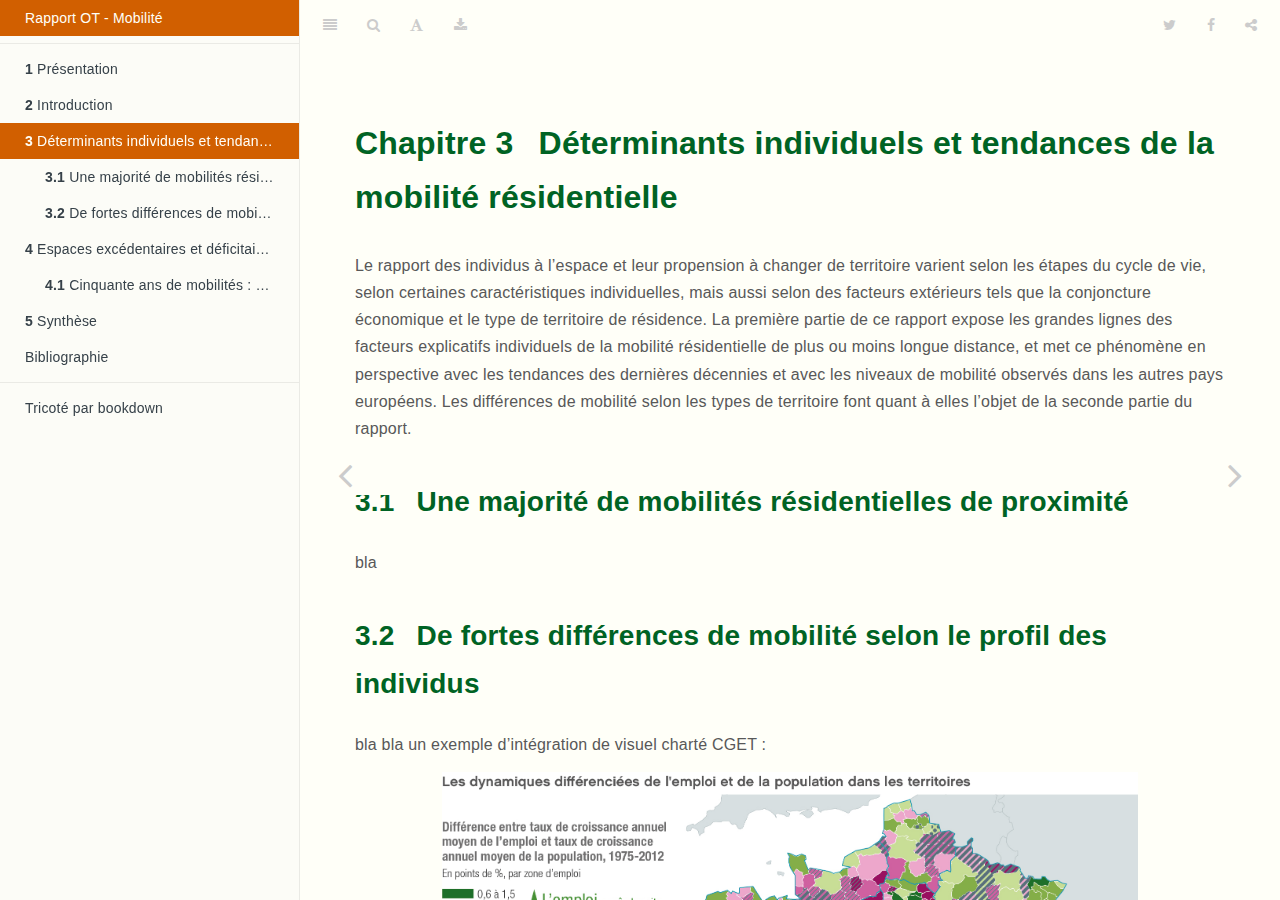
==== docs/determinants-individuels-et-tendances-de-la-mobilite-residentielle.html @ 58e5efaf "version 0" ====
<!DOCTYPE html>
<html >

<head>

  <meta charset="UTF-8">
  <meta http-equiv="X-UA-Compatible" content="IE=edge">
  <title>Rapport de l’OT sur les mobilités résidentielles</title>
  <meta name="description" content="This is a minimal example of using the bookdown package to write a book. The output format for this example is bookdown::gitbook.">
  <meta name="generator" content="bookdown 0.7 and GitBook 2.6.7">

  <meta property="og:title" content="Rapport de l’OT sur les mobilités résidentielles" />
  <meta property="og:type" content="book" />
  
  
  <meta property="og:description" content="This is a minimal example of using the bookdown package to write a book. The output format for this example is bookdown::gitbook." />
  

  <meta name="twitter:card" content="summary" />
  <meta name="twitter:title" content="Rapport de l’OT sur les mobilités résidentielles" />
  
  <meta name="twitter:description" content="This is a minimal example of using the bookdown package to write a book. The output format for this example is bookdown::gitbook." />
  

<meta name="author" content="Par l’Observatoire des Territoires">


<meta name="date" content="2018-08-02">

  <meta name="viewport" content="width=device-width, initial-scale=1">
  <meta name="apple-mobile-web-app-capable" content="yes">
  <meta name="apple-mobile-web-app-status-bar-style" content="black">
  
  
<link rel="prev" href="intro.html">
<link rel="next" href="espaces-excedentaires-et-deficitaires.html">
<script src="libs/jquery-2.2.3/jquery.min.js"></script>
<link href="libs/gitbook-2.6.7/css/style.css" rel="stylesheet" />
<link href="libs/gitbook-2.6.7/css/plugin-bookdown.css" rel="stylesheet" />
<link href="libs/gitbook-2.6.7/css/plugin-highlight.css" rel="stylesheet" />
<link href="libs/gitbook-2.6.7/css/plugin-search.css" rel="stylesheet" />
<link href="libs/gitbook-2.6.7/css/plugin-fontsettings.css" rel="stylesheet" />







<script src="libs/htmlwidgets-1.2/htmlwidgets.js"></script>
<script src="libs/d3-4.3.0/d3.min.js"></script>
<script src="libs/d3-lasso-0.0.5/d3-lasso.min.js"></script>
<link href="libs/ggiraph-0.3.0/styles.css" rel="stylesheet" />
<script src="libs/ggiraph-0.3.0/ggiraph_utils.js"></script>
<script src="libs/ggiraph-0.3.0/ggiraph_over_effect.js"></script>
<script src="libs/ggiraph-0.3.0/ggiraph_zoom.js"></script>
<script src="libs/ggiraph-0.3.0/ggiraph_tooltip.js"></script>
<script src="libs/ggiraph-0.3.0/ggiraph_selector.js"></script>
<script src="libs/ggiraph-binding-0.4.4/ggiraph.js"></script>
<script src="libs/svg_1-0.0.1/scripts_svg_1.js"></script>



<link rel="stylesheet" href="style.css" type="text/css" />
</head>

<body>



  <div class="book without-animation with-summary font-size-2 font-family-1" data-basepath=".">

    <div class="book-summary">
      <nav role="navigation">

<ul class="summary">
<li><a href="./">Rapport OT - Mobilité</a></li>

<li class="divider"></li>
<li class="chapter" data-level="1" data-path="index.html"><a href="index.html"><i class="fa fa-check"></i><b>1</b> Présentation</a></li>
<li class="chapter" data-level="2" data-path="intro.html"><a href="intro.html"><i class="fa fa-check"></i><b>2</b> Introduction</a></li>
<li class="chapter" data-level="3" data-path="determinants-individuels-et-tendances-de-la-mobilite-residentielle.html"><a href="determinants-individuels-et-tendances-de-la-mobilite-residentielle.html"><i class="fa fa-check"></i><b>3</b> Déterminants individuels et tendances de la mobilité résidentielle</a><ul>
<li class="chapter" data-level="3.1" data-path="determinants-individuels-et-tendances-de-la-mobilite-residentielle.html"><a href="determinants-individuels-et-tendances-de-la-mobilite-residentielle.html#une-majorite-de-mobilites-residentielles-de-proximite"><i class="fa fa-check"></i><b>3.1</b> Une majorité de mobilités résidentielles de proximité</a></li>
<li class="chapter" data-level="3.2" data-path="determinants-individuels-et-tendances-de-la-mobilite-residentielle.html"><a href="determinants-individuels-et-tendances-de-la-mobilite-residentielle.html#de-fortes-differences-de-mobilite-selon-le-profil-des-individus"><i class="fa fa-check"></i><b>3.2</b> De fortes différences de mobilité selon le profil des individus</a></li>
</ul></li>
<li class="chapter" data-level="4" data-path="espaces-excedentaires-et-deficitaires.html"><a href="espaces-excedentaires-et-deficitaires.html"><i class="fa fa-check"></i><b>4</b> Espaces excédentaires et déficitaires</a><ul>
<li class="chapter" data-level="4.1" data-path="espaces-excedentaires-et-deficitaires.html"><a href="espaces-excedentaires-et-deficitaires.html#cinquante-ans-de-mobilites-une-geographie-de-lattractivite-reconfiguree"><i class="fa fa-check"></i><b>4.1</b> Cinquante ans de mobilités : une géographie de l’attractivité reconfigurée</a><ul>
<li class="chapter" data-level="4.1.1" data-path="espaces-excedentaires-et-deficitaires.html"><a href="espaces-excedentaires-et-deficitaires.html#periurbanisation-et-littoralisation-quand-les-mobilites-residentielles-construisent-le-contraste-nord-est-sud-ouest"><i class="fa fa-check"></i><b>4.1.1</b> Périurbanisation et littoralisation : quand les mobilités résidentielles construisent le contraste Nord-Est / Sud-Ouest</a></li>
</ul></li>
</ul></li>
<li class="chapter" data-level="5" data-path="synthese.html"><a href="synthese.html"><i class="fa fa-check"></i><b>5</b> Synthèse</a></li>
<li class="chapter" data-level="" data-path="bibliographie.html"><a href="bibliographie.html"><i class="fa fa-check"></i>Bibliographie</a></li>
<li class="divider"></li>
<li><a href="https://bookdown.org/home/" target="blank">Tricoté par bookdown</a></li>

</ul>

      </nav>
    </div>

    <div class="book-body">
      <div class="body-inner">
        <div class="book-header" role="navigation">
          <h1>
            <i class="fa fa-circle-o-notch fa-spin"></i><a href="./">Rapport de l’OT sur les mobilités résidentielles</a>
          </h1>
        </div>

        <div class="page-wrapper" tabindex="-1" role="main">
          <div class="page-inner">

            <section class="normal" id="section-">
<div id="determinants-individuels-et-tendances-de-la-mobilite-residentielle" class="section level1">
<h1><span class="header-section-number">Chapitre 3</span> Déterminants individuels et tendances de la mobilité résidentielle</h1>
<p>Le rapport des individus à l’espace et leur propension à changer de territoire varient selon les étapes du cycle de vie, selon certaines caractéristiques individuelles, mais aussi selon des facteurs extérieurs tels que la conjoncture économique et le type de territoire de résidence. La première partie de ce rapport expose les grandes lignes des facteurs explicatifs individuels de la mobilité résidentielle de plus ou moins longue distance, et met ce phénomène en perspective avec les tendances des dernières décennies et avec les niveaux de mobilité observés dans les autres pays européens. Les différences de mobilité selon les types de territoire font quant à elles l’objet de la seconde partie du rapport.</p>
<div id="une-majorite-de-mobilites-residentielles-de-proximite" class="section level2">
<h2><span class="header-section-number">3.1</span> Une majorité de mobilités résidentielles de proximité</h2>
<p>bla</p>
</div>
<div id="de-fortes-differences-de-mobilite-selon-le-profil-des-individus" class="section level2">
<h2><span class="header-section-number">3.2</span> De fortes différences de mobilité selon le profil des individus</h2>
<p>bla bla un exemple d’intégration de visuel charté CGET :</p>
<div class="figure">
<img src="img/1A_Carte5_Diff_Tx_croissance_emploi_pop-01.jpg" style="width:80.0%" />

</div>
<p>ou de gif joué depuis R</p>
<p><img src="img/TCAMPOPSM_histo_v1.gif" width="700px" /></p>
<p>Des citations à retrouver dans la biblio <strong>bookdown</strong> package <span class="citation">[@R-bookdown]</span> in this sample book, which was built on top of R Markdown and <strong>knitr</strong> <span class="citation">[@xie2015]</span>.</p>

</div>
</div>
            </section>

          </div>
        </div>
      </div>
<a href="intro.html" class="navigation navigation-prev " aria-label="Previous page"><i class="fa fa-angle-left"></i></a>
<a href="espaces-excedentaires-et-deficitaires.html" class="navigation navigation-next " aria-label="Next page"><i class="fa fa-angle-right"></i></a>
    </div>
  </div>
<script src="libs/gitbook-2.6.7/js/app.min.js"></script>
<script src="libs/gitbook-2.6.7/js/lunr.js"></script>
<script src="libs/gitbook-2.6.7/js/plugin-search.js"></script>
<script src="libs/gitbook-2.6.7/js/plugin-sharing.js"></script>
<script src="libs/gitbook-2.6.7/js/plugin-fontsettings.js"></script>
<script src="libs/gitbook-2.6.7/js/plugin-bookdown.js"></script>
<script src="libs/gitbook-2.6.7/js/jquery.highlight.js"></script>
<script>
gitbook.require(["gitbook"], function(gitbook) {
gitbook.start({
"sharing": {
"github": false,
"facebook": true,
"twitter": true,
"google": false,
"linkedin": false,
"weibo": false,
"instapper": false,
"vk": false,
"all": ["facebook", "google", "twitter", "linkedin", "weibo", "instapaper"]
},
"fontsettings": {
"theme": "white",
"family": "sans",
"size": 2
},
"edit": {
"link": null,
"text": null
},
"download": ["rapport_OT_mobilites.pdf", "rapport_OT_mobilites.epub"],
"toc": {
"collapse": "subsection"
}
});
});
</script>

</body>

</html>
---- docs/libs/gitbook-2.6.7/css/style.css ----
/*! normalize.css v2.1.0 | MIT License | git.io/normalize */img,legend{border:0}*,.fa{-webkit-font-smoothing:antialiased}.fa-ul>li,sub,sup{position:relative}.book .book-body .page-wrapper .page-inner section.normal hr:after,.book-langs-index .inner .languages:after,.buttons:after,.dropdown-menu .buttons:after{clear:both}body,html{-ms-text-size-adjust:100%;-webkit-text-size-adjust:100%}article,aside,details,figcaption,figure,footer,header,hgroup,main,nav,section,summary{display:block}audio,canvas,video{display:inline-block}.hidden,[hidden]{display:none}audio:not([controls]){display:none;height:0}html{font-family:sans-serif}body,figure{margin:0}a:focus{outline:dotted thin}a:active,a:hover{outline:0}h1{font-size:2em;margin:.67em 0}abbr[title]{border-bottom:1px dotted}b,strong{font-weight:700}dfn{font-style:italic}hr{-moz-box-sizing:content-box;box-sizing:content-box;height:0}mark{background:#ff0;color:#000}code,kbd,pre,samp{font-family:monospace,serif;font-size:1em}pre{white-space:pre-wrap}q{quotes:"\201C" "\201D" "\2018" "\2019"}small{font-size:80%}sub,sup{font-size:75%;line-height:0;vertical-align:baseline}sup{top:-.5em}sub{bottom:-.25em}svg:not(:root){overflow:hidden}fieldset{border:1px solid silver;margin:0 2px;padding:.35em .625em .75em}legend{padding:0}button,input,select,textarea{font-family:inherit;font-size:100%;margin:0}button,input{line-height:normal}button,select{text-transform:none}button,html input[type=button],input[type=reset],input[type=submit]{-webkit-appearance:button;cursor:pointer}button[disabled],html input[disabled]{cursor:default}input[type=checkbox],input[type=radio]{box-sizing:border-box;padding:0}input[type=search]{-webkit-appearance:textfield;-moz-box-sizing:content-box;-webkit-box-sizing:content-box;box-sizing:content-box}input[type=search]::-webkit-search-cancel-button{margin-right:10px;}button::-moz-focus-inner,input::-moz-focus-inner{border:0;padding:0}textarea{overflow:auto;vertical-align:top}table{border-collapse:collapse;border-spacing:0}/*!
 * Preboot v2
 *
 * Open sourced under MIT license by @mdo.
 * Some variables and mixins from Bootstrap (Apache 2 license).
 */.link-inherit,.link-inherit:focus,.link-inherit:hover{color:inherit}.fa,.fa-stack{display:inline-block}/*!
 *  Font Awesome 4.1.0 by @davegandy - http://fontawesome.io - @fontawesome
 *  License - http://fontawesome.io/license (Font: SIL OFL 1.1, CSS: MIT License)
 */@font-face{font-family:FontAwesome;src:url(./fontawesome/fontawesome-webfont.ttf?v=4.1.0) format('truetype');font-weight:400;font-style:normal}.fa{font-family:FontAwesome;font-style:normal;font-weight:400;line-height:1;-moz-osx-font-smoothing:grayscale}.book .book-header,.book .book-summary{font-family:"Helvetica Neue",Helvetica,Arial,sans-serif}.fa-lg{font-size:1.33333333em;line-height:.75em;vertical-align:-15%}.fa-2x{font-size:2em}.fa-3x{font-size:3em}.fa-4x{font-size:4em}.fa-5x{font-size:5em}.fa-fw{width:1.28571429em;text-align:center}.fa-ul{padding-left:0;margin-left:2.14285714em;list-style-type:none}.fa-li{position:absolute;left:-2.14285714em;width:2.14285714em;top:.14285714em;text-align:center}.fa-li.fa-lg{left:-1.85714286em}.fa-border{padding:.2em .25em .15em;border:.08em solid #eee;border-radius:.1em}.pull-right{float:right}.pull-left{float:left}.fa.pull-left{margin-right:.3em}.fa.pull-right{margin-left:.3em}.fa-spin{-webkit-animation:spin 2s infinite linear;-moz-animation:spin 2s infinite linear;-o-animation:spin 2s infinite linear;animation:spin 2s infinite linear}@-moz-keyframes spin{0%{-moz-transform:rotate(0)}100%{-moz-transform:rotate(359deg)}}@-webkit-keyframes spin{0%{-webkit-transform:rotate(0)}100%{-webkit-transform:rotate(359deg)}}@-o-keyframes spin{0%{-o-transform:rotate(0)}100%{-o-transform:rotate(359deg)}}@keyframes spin{0%{-webkit-transform:rotate(0);transform:rotate(0)}100%{-webkit-transform:rotate(359deg);transform:rotate(359deg)}}.fa-rotate-90{filter:progid:DXImageTransform.Microsoft.BasicImage(rotation=1);-webkit-transform:rotate(90deg);-moz-transform:rotate(90deg);-ms-transform:rotate(90deg);-o-transform:rotate(90deg);transform:rotate(90deg)}.fa-rotate-180{filter:progid:DXImageTransform.Microsoft.BasicImage(rotation=2);-webkit-transform:rotate(180deg);-moz-transform:rotate(180deg);-ms-transform:rotate(180deg);-o-transform:rotate(180deg);transform:rotate(180deg)}.fa-rotate-270{filter:progid:DXImageTransform.Microsoft.BasicImage(rotation=3);-webkit-transform:rotate(270deg);-moz-transform:rotate(270deg);-ms-transform:rotate(270deg);-o-transform:rotate(270deg);transform:rotate(270deg)}.fa-flip-horizontal{filter:progid:DXImageTransform.Microsoft.BasicImage(rotation=0, mirror=1);-webkit-transform:scale(-1,1);-moz-transform:scale(-1,1);-ms-transform:scale(-1,1);-o-transform:scale(-1,1);transform:scale(-1,1)}.fa-flip-vertical{filter:progid:DXImageTransform.Microsoft.BasicImage(rotation=2, mirror=1);-webkit-transform:scale(1,-1);-moz-transform:scale(1,-1);-ms-transform:scale(1,-1);-o-transform:scale(1,-1);transform:scale(1,-1)}.fa-stack{position:relative;width:2em;height:2em;line-height:2em;vertical-align:middle}.fa-stack-1x,.fa-stack-2x{position:absolute;left:0;width:100%;text-align:center}.fa-stack-1x{line-height:inherit}.fa-stack-2x{font-size:2em}.fa-inverse{color:#fff}.fa-glass:before{content:"\f000"}.fa-music:before{content:"\f001"}.fa-search:before{content:"\f002"}.fa-envelope-o:before{content:"\f003"}.fa-heart:before{content:"\f004"}.fa-star:before{content:"\f005"}.fa-star-o:before{content:"\f006"}.fa-user:before{content:"\f007"}.fa-film:before{content:"\f008"}.fa-th-large:before{content:"\f009"}.fa-th:before{content:"\f00a"}.fa-th-list:before{content:"\f00b"}.fa-check:before{content:"\f00c"}.fa-times:before{content:"\f00d"}.fa-search-plus:before{content:"\f00e"}.fa-search-minus:before{content:"\f010"}.fa-power-off:before{content:"\f011"}.fa-signal:before{content:"\f012"}.fa-cog:before,.fa-gear:before{content:"\f013"}.fa-trash-o:before{content:"\f014"}.fa-home:before{content:"\f015"}.fa-file-o:before{content:"\f016"}.fa-clock-o:before{content:"\f017"}.fa-road:before{content:"\f018"}.fa-download:before{content:"\f019"}.fa-arrow-circle-o-down:before{content:"\f01a"}.fa-arrow-circle-o-up:before{content:"\f01b"}.fa-inbox:before{content:"\f01c"}.fa-play-circle-o:before{content:"\f01d"}.fa-repeat:before,.fa-rotate-right:before{content:"\f01e"}.fa-refresh:before{content:"\f021"}.fa-list-alt:before{content:"\f022"}.fa-lock:before{content:"\f023"}.fa-flag:before{content:"\f024"}.fa-headphones:before{content:"\f025"}.fa-volume-off:before{content:"\f026"}.fa-volume-down:before{content:"\f027"}.fa-volume-up:before{content:"\f028"}.fa-qrcode:before{content:"\f029"}.fa-barcode:before{content:"\f02a"}.fa-tag:before{content:"\f02b"}.fa-tags:before{content:"\f02c"}.fa-book:before{content:"\f02d"}.fa-bookmark:before{content:"\f02e"}.fa-print:before{content:"\f02f"}.fa-camera:before{content:"\f030"}.fa-font:before{content:"\f031"}.fa-bold:before{content:"\f032"}.fa-italic:before{content:"\f033"}.fa-text-height:before{content:"\f034"}.fa-text-width:before{content:"\f035"}.fa-align-left:before{content:"\f036"}.fa-align-center:before{content:"\f037"}.fa-align-right:before{content:"\f038"}.fa-align-justify:before{content:"\f039"}.fa-list:before{content:"\f03a"}.fa-dedent:before,.fa-outdent:before{content:"\f03b"}.fa-indent:before{content:"\f03c"}.fa-video-camera:before{content:"\f03d"}.fa-image:before,.fa-photo:before,.fa-picture-o:before{content:"\f03e"}.fa-pencil:before{content:"\f040"}.fa-map-marker:before{content:"\f041"}.fa-adjust:before{content:"\f042"}.fa-tint:before{content:"\f043"}.fa-edit:before,.fa-pencil-square-o:before{content:"\f044"}.fa-share-square-o:before{content:"\f045"}.fa-check-square-o:before{content:"\f046"}.fa-arrows:before{content:"\f047"}.fa-step-backward:before{content:"\f048"}.fa-fast-backward:before{content:"\f049"}.fa-backward:before{content:"\f04a"}.fa-play:before{content:"\f04b"}.fa-pause:before{content:"\f04c"}.fa-stop:before{content:"\f04d"}.fa-forward:before{content:"\f04e"}.fa-fast-forward:before{content:"\f050"}.fa-step-forward:before{content:"\f051"}.fa-eject:before{content:"\f052"}.fa-chevron-left:before{content:"\f053"}.fa-chevron-right:before{content:"\f054"}.fa-plus-circle:before{content:"\f055"}.fa-minus-circle:before{content:"\f056"}.fa-times-circle:before{content:"\f057"}.fa-check-circle:before{content:"\f058"}.fa-question-circle:before{content:"\f059"}.fa-info-circle:before{content:"\f05a"}.fa-crosshairs:before{content:"\f05b"}.fa-times-circle-o:before{content:"\f05c"}.fa-check-circle-o:before{content:"\f05d"}.fa-ban:before{content:"\f05e"}.fa-arrow-left:before{content:"\f060"}.fa-arrow-right:before{content:"\f061"}.fa-arrow-up:before{content:"\f062"}.fa-arrow-down:before{content:"\f063"}.fa-mail-forward:before,.fa-share:before{content:"\f064"}.fa-expand:before{content:"\f065"}.fa-compress:before{content:"\f066"}.fa-plus:before{content:"\f067"}.fa-minus:before{content:"\f068"}.fa-asterisk:before{content:"\f069"}.fa-exclamation-circle:before{content:"\f06a"}.fa-gift:before{content:"\f06b"}.fa-leaf:before{content:"\f06c"}.fa-fire:before{content:"\f06d"}.fa-eye:before{content:"\f06e"}.fa-eye-slash:before{content:"\f070"}.fa-exclamation-triangle:before,.fa-warning:before{content:"\f071"}.fa-plane:before{content:"\f072"}.fa-calendar:before{content:"\f073"}.fa-random:before{content:"\f074"}.fa-comment:before{content:"\f075"}.fa-magnet:before{content:"\f076"}.fa-chevron-up:before{content:"\f077"}.fa-chevron-down:before{content:"\f078"}.fa-retweet:before{content:"\f079"}.fa-shopping-cart:before{content:"\f07a"}.fa-folder:before{content:"\f07b"}.fa-folder-open:before{content:"\f07c"}.fa-arrows-v:before{content:"\f07d"}.fa-arrows-h:before{content:"\f07e"}.fa-bar-chart-o:before{content:"\f080"}.fa-twitter-square:before{content:"\f081"}.fa-facebook-square:before{content:"\f082"}.fa-camera-retro:before{content:"\f083"}.fa-key:before{content:"\f084"}.fa-cogs:before,.fa-gears:before{content:"\f085"}.fa-comments:before{content:"\f086"}.fa-thumbs-o-up:before{content:"\f087"}.fa-thumbs-o-down:before{content:"\f088"}.fa-star-half:before{content:"\f089"}.fa-heart-o:before{content:"\f08a"}.fa-sign-out:before{content:"\f08b"}.fa-linkedin-square:before{content:"\f08c"}.fa-thumb-tack:before{content:"\f08d"}.fa-external-link:before{content:"\f08e"}.fa-sign-in:before{content:"\f090"}.fa-trophy:before{content:"\f091"}.fa-github-square:before{content:"\f092"}.fa-upload:before{content:"\f093"}.fa-lemon-o:before{content:"\f094"}.fa-phone:before{content:"\f095"}.fa-square-o:before{content:"\f096"}.fa-bookmark-o:before{content:"\f097"}.fa-phone-square:before{content:"\f098"}.fa-twitter:before{content:"\f099"}.fa-facebook:before{content:"\f09a"}.fa-github:before{content:"\f09b"}.fa-unlock:before{content:"\f09c"}.fa-credit-card:before{content:"\f09d"}.fa-rss:before{content:"\f09e"}.fa-hdd-o:before{content:"\f0a0"}.fa-bullhorn:before{content:"\f0a1"}.fa-bell:before{content:"\f0f3"}.fa-certificate:before{content:"\f0a3"}.fa-hand-o-right:before{content:"\f0a4"}.fa-hand-o-left:before{content:"\f0a5"}.fa-hand-o-up:before{content:"\f0a6"}.fa-hand-o-down:before{content:"\f0a7"}.fa-arrow-circle-left:before{content:"\f0a8"}.fa-arrow-circle-right:before{content:"\f0a9"}.fa-arrow-circle-up:before{content:"\f0aa"}.fa-arrow-circle-down:before{content:"\f0ab"}.fa-globe:before{content:"\f0ac"}.fa-wrench:before{content:"\f0ad"}.fa-tasks:before{content:"\f0ae"}.fa-filter:before{content:"\f0b0"}.fa-briefcase:before{content:"\f0b1"}.fa-arrows-alt:before{content:"\f0b2"}.fa-group:before,.fa-users:before{content:"\f0c0"}.fa-chain:before,.fa-link:before{content:"\f0c1"}.fa-cloud:before{content:"\f0c2"}.fa-flask:before{content:"\f0c3"}.fa-cut:before,.fa-scissors:before{content:"\f0c4"}.fa-copy:before,.fa-files-o:before{content:"\f0c5"}.fa-paperclip:before{content:"\f0c6"}.fa-floppy-o:before,.fa-save:before{content:"\f0c7"}.fa-square:before{content:"\f0c8"}.fa-bars:before,.fa-navicon:before,.fa-reorder:before{content:"\f0c9"}.fa-list-ul:before{content:"\f0ca"}.fa-list-ol:before{content:"\f0cb"}.fa-strikethrough:before{content:"\f0cc"}.fa-underline:before{content:"\f0cd"}.fa-table:before{content:"\f0ce"}.fa-magic:before{content:"\f0d0"}.fa-truck:before{content:"\f0d1"}.fa-pinterest:before{content:"\f0d2"}.fa-pinterest-square:before{content:"\f0d3"}.fa-google-plus-square:before{content:"\f0d4"}.fa-google-plus:before{content:"\f0d5"}.fa-money:before{content:"\f0d6"}.fa-caret-down:before{content:"\f0d7"}.fa-caret-up:before{content:"\f0d8"}.fa-caret-left:before{content:"\f0d9"}.fa-caret-right:before{content:"\f0da"}.fa-columns:before{content:"\f0db"}.fa-sort:before,.fa-unsorted:before{content:"\f0dc"}.fa-sort-desc:before,.fa-sort-down:before{content:"\f0dd"}.fa-sort-asc:before,.fa-sort-up:before{content:"\f0de"}.fa-envelope:before{content:"\f0e0"}.fa-linkedin:before{content:"\f0e1"}.fa-rotate-left:before,.fa-undo:before{content:"\f0e2"}.fa-gavel:before,.fa-legal:before{content:"\f0e3"}.fa-dashboard:before,.fa-tachometer:before{content:"\f0e4"}.fa-comment-o:before{content:"\f0e5"}.fa-comments-o:before{content:"\f0e6"}.fa-bolt:before,.fa-flash:before{content:"\f0e7"}.fa-sitemap:before{content:"\f0e8"}.fa-umbrella:before{content:"\f0e9"}.fa-clipboard:before,.fa-paste:before{content:"\f0ea"}.fa-lightbulb-o:before{content:"\f0eb"}.fa-exchange:before{content:"\f0ec"}.fa-cloud-download:before{content:"\f0ed"}.fa-cloud-upload:before{content:"\f0ee"}.fa-user-md:before{content:"\f0f0"}.fa-stethoscope:before{content:"\f0f1"}.fa-suitcase:before{content:"\f0f2"}.fa-bell-o:before{content:"\f0a2"}.fa-coffee:before{content:"\f0f4"}.fa-cutlery:before{content:"\f0f5"}.fa-file-text-o:before{content:"\f0f6"}.fa-building-o:before{content:"\f0f7"}.fa-hospital-o:before{content:"\f0f8"}.fa-ambulance:before{content:"\f0f9"}.fa-medkit:before{content:"\f0fa"}.fa-fighter-jet:before{content:"\f0fb"}.fa-beer:before{content:"\f0fc"}.fa-h-square:before{content:"\f0fd"}.fa-plus-square:before{content:"\f0fe"}.fa-angle-double-left:before{content:"\f100"}.fa-angle-double-right:before{content:"\f101"}.fa-angle-double-up:before{content:"\f102"}.fa-angle-double-down:before{content:"\f103"}.fa-angle-left:before{content:"\f104"}.fa-angle-right:before{content:"\f105"}.fa-angle-up:before{content:"\f106"}.fa-angle-down:before{content:"\f107"}.fa-desktop:before{content:"\f108"}.fa-laptop:before{content:"\f109"}.fa-tablet:before{content:"\f10a"}.fa-mobile-phone:before,.fa-mobile:before{content:"\f10b"}.fa-circle-o:before{content:"\f10c"}.fa-quote-left:before{content:"\f10d"}.fa-quote-right:before{content:"\f10e"}.fa-spinner:before{content:"\f110"}.fa-circle:before{content:"\f111"}.fa-mail-reply:before,.fa-reply:before{content:"\f112"}.fa-github-alt:before{content:"\f113"}.fa-folder-o:before{content:"\f114"}.fa-folder-open-o:before{content:"\f115"}.fa-smile-o:before{content:"\f118"}.fa-frown-o:before{content:"\f119"}.fa-meh-o:before{content:"\f11a"}.fa-gamepad:before{content:"\f11b"}.fa-keyboard-o:before{content:"\f11c"}.fa-flag-o:before{content:"\f11d"}.fa-flag-checkered:before{content:"\f11e"}.fa-terminal:before{content:"\f120"}.fa-code:before{content:"\f121"}.fa-mail-reply-all:before,.fa-reply-all:before{content:"\f122"}.fa-star-half-empty:before,.fa-star-half-full:before,.fa-star-half-o:before{content:"\f123"}.fa-location-arrow:before{content:"\f124"}.fa-crop:before{content:"\f125"}.fa-code-fork:before{content:"\f126"}.fa-chain-broken:before,.fa-unlink:before{content:"\f127"}.fa-question:before{content:"\f128"}.fa-info:before{content:"\f129"}.fa-exclamation:before{content:"\f12a"}.fa-superscript:before{content:"\f12b"}.fa-subscript:before{content:"\f12c"}.fa-eraser:before{content:"\f12d"}.fa-puzzle-piece:before{content:"\f12e"}.fa-microphone:before{content:"\f130"}.fa-microphone-slash:before{content:"\f131"}.fa-shield:before{content:"\f132"}.fa-calendar-o:before{content:"\f133"}.fa-fire-extinguisher:before{content:"\f134"}.fa-rocket:before{content:"\f135"}.fa-maxcdn:before{content:"\f136"}.fa-chevron-circle-left:before{content:"\f137"}.fa-chevron-circle-right:before{content:"\f138"}.fa-chevron-circle-up:before{content:"\f139"}.fa-chevron-circle-down:before{content:"\f13a"}.fa-html5:before{content:"\f13b"}.fa-css3:before{content:"\f13c"}.fa-anchor:before{content:"\f13d"}.fa-unlock-alt:before{content:"\f13e"}.fa-bullseye:before{content:"\f140"}.fa-ellipsis-h:before{content:"\f141"}.fa-ellipsis-v:before{content:"\f142"}.fa-rss-square:before{content:"\f143"}.fa-play-circle:before{content:"\f144"}.fa-ticket:before{content:"\f145"}.fa-minus-square:before{content:"\f146"}.fa-minus-square-o:before{content:"\f147"}.fa-level-up:before{content:"\f148"}.fa-level-down:before{content:"\f149"}.fa-check-square:before{content:"\f14a"}.fa-pencil-square:before{content:"\f14b"}.fa-external-link-square:before{content:"\f14c"}.fa-share-square:before{content:"\f14d"}.fa-compass:before{content:"\f14e"}.fa-caret-square-o-down:before,.fa-toggle-down:before{content:"\f150"}.fa-caret-square-o-up:before,.fa-toggle-up:before{content:"\f151"}.fa-caret-square-o-right:before,.fa-toggle-right:before{content:"\f152"}.fa-eur:before,.fa-euro:before{content:"\f153"}.fa-gbp:before{content:"\f154"}.fa-dollar:before,.fa-usd:before{content:"\f155"}.fa-inr:before,.fa-rupee:before{content:"\f156"}.fa-cny:before,.fa-jpy:before,.fa-rmb:before,.fa-yen:before{content:"\f157"}.fa-rouble:before,.fa-rub:before,.fa-ruble:before{content:"\f158"}.fa-krw:before,.fa-won:before{content:"\f159"}.fa-bitcoin:before,.fa-btc:before{content:"\f15a"}.fa-file:before{content:"\f15b"}.fa-file-text:before{content:"\f15c"}.fa-sort-alpha-asc:before{content:"\f15d"}.fa-sort-alpha-desc:before{content:"\f15e"}.fa-sort-amount-asc:before{content:"\f160"}.fa-sort-amount-desc:before{content:"\f161"}.fa-sort-numeric-asc:before{content:"\f162"}.fa-sort-numeric-desc:before{content:"\f163"}.fa-thumbs-up:before{content:"\f164"}.fa-thumbs-down:before{content:"\f165"}.fa-youtube-square:before{content:"\f166"}.fa-youtube:before{content:"\f167"}.fa-xing:before{content:"\f168"}.fa-xing-square:before{content:"\f169"}.fa-youtube-play:before{content:"\f16a"}.fa-dropbox:before{content:"\f16b"}.fa-stack-overflow:before{content:"\f16c"}.fa-instagram:before{content:"\f16d"}.fa-flickr:before{content:"\f16e"}.fa-adn:before{content:"\f170"}.fa-bitbucket:before{content:"\f171"}.fa-bitbucket-square:before{content:"\f172"}.fa-tumblr:before{content:"\f173"}.fa-tumblr-square:before{content:"\f174"}.fa-long-arrow-down:before{content:"\f175"}.fa-long-arrow-up:before{content:"\f176"}.fa-long-arrow-left:before{content:"\f177"}.fa-long-arrow-right:before{content:"\f178"}.fa-apple:before{content:"\f179"}.fa-windows:before{content:"\f17a"}.fa-android:before{content:"\f17b"}.fa-linux:before{content:"\f17c"}.fa-dribbble:before{content:"\f17d"}.fa-skype:before{content:"\f17e"}.fa-foursquare:before{content:"\f180"}.fa-trello:before{content:"\f181"}.fa-female:before{content:"\f182"}.fa-male:before{content:"\f183"}.fa-gittip:before{content:"\f184"}.fa-sun-o:before{content:"\f185"}.fa-moon-o:before{content:"\f186"}.fa-archive:before{content:"\f187"}.fa-bug:before{content:"\f188"}.fa-vk:before{content:"\f189"}.fa-weibo:before{content:"\f18a"}.fa-renren:before{content:"\f18b"}.fa-pagelines:before{content:"\f18c"}.fa-stack-exchange:before{content:"\f18d"}.fa-arrow-circle-o-right:before{content:"\f18e"}.fa-arrow-circle-o-left:before{content:"\f190"}.fa-caret-square-o-left:before,.fa-toggle-left:before{content:"\f191"}.fa-dot-circle-o:before{content:"\f192"}.fa-wheelchair:before{content:"\f193"}.fa-vimeo-square:before{content:"\f194"}.fa-try:before,.fa-turkish-lira:before{content:"\f195"}.fa-plus-square-o:before{content:"\f196"}.fa-space-shuttle:before{content:"\f197"}.fa-slack:before{content:"\f198"}.fa-envelope-square:before{content:"\f199"}.fa-wordpress:before{content:"\f19a"}.fa-openid:before{content:"\f19b"}.fa-bank:before,.fa-institution:before,.fa-university:before{content:"\f19c"}.fa-graduation-cap:before,.fa-mortar-board:before{content:"\f19d"}.fa-yahoo:before{content:"\f19e"}.fa-google:before{content:"\f1a0"}.fa-reddit:before{content:"\f1a1"}.fa-reddit-square:before{content:"\f1a2"}.fa-stumbleupon-circle:before{content:"\f1a3"}.fa-stumbleupon:before{content:"\f1a4"}.fa-delicious:before{content:"\f1a5"}.fa-digg:before{content:"\f1a6"}.fa-pied-piper-square:before,.fa-pied-piper:before{content:"\f1a7"}.fa-pied-piper-alt:before{content:"\f1a8"}.fa-drupal:before{content:"\f1a9"}.fa-joomla:before{content:"\f1aa"}.fa-language:before{content:"\f1ab"}.fa-fax:before{content:"\f1ac"}.fa-building:before{content:"\f1ad"}.fa-child:before{content:"\f1ae"}.fa-paw:before{content:"\f1b0"}.fa-spoon:before{content:"\f1b1"}.fa-cube:before{content:"\f1b2"}.fa-cubes:before{content:"\f1b3"}.fa-behance:before{content:"\f1b4"}.fa-behance-square:before{content:"\f1b5"}.fa-steam:before{content:"\f1b6"}.fa-steam-square:before{content:"\f1b7"}.fa-recycle:before{content:"\f1b8"}.fa-automobile:before,.fa-car:before{content:"\f1b9"}.fa-cab:before,.fa-taxi:before{content:"\f1ba"}.fa-tree:before{content:"\f1bb"}.fa-spotify:before{content:"\f1bc"}.fa-deviantart:before{content:"\f1bd"}.fa-soundcloud:before{content:"\f1be"}.fa-database:before{content:"\f1c0"}.fa-file-pdf-o:before{content:"\f1c1"}.fa-file-word-o:before{content:"\f1c2"}.fa-file-excel-o:before{content:"\f1c3"}.fa-file-powerpoint-o:before{content:"\f1c4"}.fa-file-image-o:before,.fa-file-photo-o:before,.fa-file-picture-o:before{content:"\f1c5"}.fa-file-archive-o:before,.fa-file-zip-o:before{content:"\f1c6"}.fa-file-audio-o:before,.fa-file-sound-o:before{content:"\f1c7"}.fa-file-movie-o:before,.fa-file-video-o:before{content:"\f1c8"}.fa-file-code-o:before{content:"\f1c9"}.fa-vine:before{content:"\f1ca"}.fa-codepen:before{content:"\f1cb"}.fa-jsfiddle:before{content:"\f1cc"}.fa-life-bouy:before,.fa-life-ring:before,.fa-life-saver:before,.fa-support:before{content:"\f1cd"}.fa-circle-o-notch:before{content:"\f1ce"}.fa-ra:before,.fa-rebel:before{content:"\f1d0"}.fa-empire:before,.fa-ge:before{content:"\f1d1"}.fa-git-square:before{content:"\f1d2"}.fa-git:before{content:"\f1d3"}.fa-hacker-news:before{content:"\f1d4"}.fa-tencent-weibo:before{content:"\f1d5"}.fa-qq:before{content:"\f1d6"}.fa-wechat:before,.fa-weixin:before{content:"\f1d7"}.fa-paper-plane:before,.fa-send:before{content:"\f1d8"}.fa-paper-plane-o:before,.fa-send-o:before{content:"\f1d9"}.fa-history:before{content:"\f1da"}.fa-circle-thin:before{content:"\f1db"}.fa-header:before{content:"\f1dc"}.fa-paragraph:before{content:"\f1dd"}.fa-sliders:before{content:"\f1de"}.fa-share-alt:before{content:"\f1e0"}.fa-share-alt-square:before{content:"\f1e1"}.fa-bomb:before{content:"\f1e2"}.book-langs-index{width:100%;height:100%;padding:40px 0;margin:0;overflow:auto}@media (max-width:600px){.book-langs-index{padding:0}}.book-langs-index .inner{max-width:600px;width:100%;margin:0 auto;padding:30px;background:#fff;border-radius:3px}.book-langs-index .inner h3{margin:0}.book-langs-index .inner .languages{list-style:none;padding:20px 30px;margin-top:20px;border-top:1px solid #eee}.book-langs-index .inner .languages:after,.book-langs-index .inner .languages:before{content:" ";display:table;line-height:0}.book-langs-index .inner .languages li{width:50%;float:left;padding:10px 5px;font-size:16px}@media (max-width:600px){.book-langs-index .inner .languages li{width:100%;max-width:100%}}.book .book-header{overflow:visible;height:50px;padding:0 8px;z-index:2;font-size:.85em;color:#7e888b;background:0 0}.book .book-header .btn{display:block;height:50px;padding:0 15px;border-bottom:none;color:#ccc;text-transform:uppercase;line-height:50px;-webkit-box-shadow:none!important;box-shadow:none!important;position:relative;font-size:14px}.book .book-header .btn:hover{position:relative;text-decoration:none;color:#444;background:0 0}.book .book-header h1{margin:0;font-size:20px;font-weight:200;text-align:center;line-height:50px;opacity:0;padding-left:200px;padding-right:200px;-webkit-transition:opacity .2s ease;-moz-transition:opacity .2s ease;-o-transition:opacity .2s ease;transition:opacity .2s ease;overflow:hidden;text-overflow:ellipsis;white-space:nowrap}.book .book-header h1 a,.book .book-header h1 a:hover{color:inherit;text-decoration:none}@media (max-width:1000px){.book .book-header h1{display:none}}.book .book-header h1 i{display:none}.book .book-header:hover h1{opacity:1}.book.is-loading .book-header h1 i{display:inline-block}.book.is-loading .book-header h1 a{display:none}.dropdown{position:relative}.dropdown-menu{position:absolute;top:100%;left:0;z-index:100;display:none;float:left;min-width:160px;padding:0;margin:2px 0 0;list-style:none;font-size:14px;background-color:#fafafa;border:1px solid rgba(0,0,0,.07);border-radius:1px;-webkit-box-shadow:0 6px 12px rgba(0,0,0,.175);box-shadow:0 6px 12px rgba(0,0,0,.175);background-clip:padding-box}.dropdown-menu.open{display:block}.dropdown-menu.dropdown-left{left:auto;right:4%}.dropdown-menu.dropdown-left .dropdown-caret{right:14px;left:auto}.dropdown-menu .dropdown-caret{position:absolute;top:-8px;left:14px;width:18px;height:10px;float:left;overflow:hidden}.dropdown-menu .dropdown-caret .caret-inner,.dropdown-menu .dropdown-caret .caret-outer{display:inline-block;top:0;border-left:9px solid transparent;border-right:9px solid transparent;position:absolute}.dropdown-menu .dropdown-caret .caret-outer{border-bottom:9px solid rgba(0,0,0,.1);height:auto;left:0;width:auto;margin-left:-1px}.dropdown-menu .dropdown-caret .caret-inner{margin-top:-1px;top:1px;border-bottom:9px solid #fafafa}.dropdown-menu .buttons{border-bottom:1px solid rgba(0,0,0,.07)}.dropdown-menu .buttons:after,.dropdown-menu .buttons:before{content:" ";display:table;line-height:0}.dropdown-menu .buttons:last-child{border-bottom:none}.dropdown-menu .buttons .button{border:0;background-color:transparent;color:#a6a6a6;width:100%;text-align:center;float:left;line-height:1.42857143;padding:8px 4px}.alert,.dropdown-menu .buttons .button:hover{color:#444}.dropdown-menu .buttons .button:focus,.dropdown-menu .buttons .button:hover{outline:0}.dropdown-menu .buttons .button.size-2{width:50%}.dropdown-menu .buttons .button.size-3{width:33%}.alert{padding:15px;margin-bottom:20px;background:#eee;border-bottom:5px solid #ddd}.alert-success{background:#dff0d8;border-color:#d6e9c6;color:#3c763d}.alert-info{background:#d9edf7;border-color:#bce8f1;color:#31708f}.alert-danger{background:#f2dede;border-color:#ebccd1;color:#a94442}.alert-warning{background:#fcf8e3;border-color:#faebcc;color:#8a6d3b}.book .book-summary{position:absolute;top:0;left:-300px;bottom:0;z-index:1;width:300px;color:#364149;background:#fafafa;border-right:1px solid rgba(0,0,0,.07);-webkit-transition:left 250ms ease;-moz-transition:left 250ms ease;-o-transition:left 250ms ease;transition:left 250ms ease}.book .book-summary ul.summary{position:absolute;top:0;left:0;right:0;bottom:0;overflow-y:auto;list-style:none;margin:0;padding:0;-webkit-transition:top .5s ease;-moz-transition:top .5s ease;-o-transition:top .5s ease;transition:top .5s ease}.book .book-summary ul.summary li{list-style:none}.book .book-summary ul.summary li.divider{height:1px;margin:7px 0;overflow:hidden;background:rgba(0,0,0,.07)}.book .book-summary ul.summary li i.fa-check{display:none;position:absolute;right:9px;top:16px;font-size:9px;color:#3c3}.book .book-summary ul.summary li.done>a{color:#364149;font-weight:400}.book .book-summary ul.summary li.done>a i{display:inline}.book .book-summary ul.summary li a,.book .book-summary ul.summary li span{display:block;padding:10px 15px;border-bottom:none;color:#364149;background:0 0;text-overflow:ellipsis;overflow:hidden;white-space:nowrap;position:relative}.book .book-summary ul.summary li span{cursor:not-allowed;opacity:.3;filter:alpha(opacity=30)}.book .book-summary ul.summary li a:hover,.book .book-summary ul.summary li.active>a{color:#008cff;background:0 0;text-decoration:none}.book .book-summary ul.summary li ul{padding-left:20px}@media (max-width:600px){.book .book-summary{width:calc(100% - 60px);bottom:0;left:-100%}}.book.with-summary .book-summary{left:0}.book.without-animation .book-summary{-webkit-transition:none!important;-moz-transition:none!important;-o-transition:none!important;transition:none!important}.book{position:relative;width:100%;height:100%}.book .book-body,.book .book-body .body-inner{position:absolute;top:0;left:0;overflow-y:auto;bottom:0;right:0}.book .book-body{color:#000;background:#fff;-webkit-transition:left 250ms ease;-moz-transition:left 250ms ease;-o-transition:left 250ms ease;transition:left 250ms ease}.book .book-body .page-wrapper{position:relative;outline:0}.book .book-body .page-wrapper .page-inner{max-width:800px;margin:0 auto;padding:20px 0 40px}.book .book-body .page-wrapper .page-inner section{margin:0;padding:5px 15px;background:#fff;border-radius:2px;line-height:1.7;font-size:1.6rem}.book .book-body .page-wrapper .page-inner .btn-group .btn{border-radius:0;background:#eee;border:0}@media (max-width:1240px){.book .book-body{-webkit-transition:-webkit-transform 250ms ease;-moz-transition:-moz-transform 250ms ease;-o-transition:-o-transform 250ms ease;transition:transform 250ms ease;padding-bottom:20px}.book .book-body .body-inner{position:static;min-height:calc(100% - 50px)}}@media (min-width:600px){.book.with-summary .book-body{left:300px}}@media (max-width:600px){.book.with-summary{overflow:hidden}.book.with-summary .book-body{-webkit-transform:translate(calc(100% - 60px),0);-moz-transform:translate(calc(100% - 60px),0);-ms-transform:translate(calc(100% - 60px),0);-o-transform:translate(calc(100% - 60px),0);transform:translate(calc(100% - 60px),0)}}.book.without-animation .book-body{-webkit-transition:none!important;-moz-transition:none!important;-o-transition:none!important;transition:none!important}.buttons:after,.buttons:before{content:" ";display:table;line-height:0}.button{border:0;background:#eee;color:#666;width:100%;text-align:center;float:left;line-height:1.42857143;padding:8px 4px}.button:hover{color:#444}.button:focus,.button:hover{outline:0}.button.size-2{width:50%}.button.size-3{width:33%}.book .book-body .page-wrapper .page-inner section{display:none}.book .book-body .page-wrapper .page-inner section.normal{display:block;word-wrap:break-word;overflow:hidden;color:#333;line-height:1.7;text-size-adjust:100%;-ms-text-size-adjust:100%;-webkit-text-size-adjust:100%;-moz-text-size-adjust:100%}.book .book-body .page-wrapper .page-inner section.normal *{box-sizing:border-box;-webkit-box-sizing:border-box;font-size:inherit}.book .book-body .page-wrapper .page-inner section.normal>:first-child{margin-top:0!important}.book .book-body .page-wrapper .page-inner section.normal>:last-child{margin-bottom:0!important}.book .book-body .page-wrapper .page-inner section.normal blockquote,.book .book-body .page-wrapper .page-inner section.normal code,.book .book-body .page-wrapper .page-inner section.normal figure,.book .book-body .page-wrapper .page-inner section.normal img,.book .book-body .page-wrapper .page-inner section.normal pre,.book .book-body .page-wrapper .page-inner section.normal table,.book .book-body .page-wrapper .page-inner section.normal tr{page-break-inside:avoid}.book .book-body .page-wrapper .page-inner section.normal h2,.book .book-body .page-wrapper .page-inner section.normal h3,.book .book-body .page-wrapper .page-inner section.normal h4,.book .book-body .page-wrapper .page-inner section.normal h5,.book .book-body .page-wrapper .page-inner section.normal p{orphans:3;widows:3}.book .book-body .page-wrapper .page-inner section.normal h1,.book .book-body .page-wrapper .page-inner section.normal h2,.book .book-body .page-wrapper .page-inner section.normal h3,.book .book-body .page-wrapper .page-inner section.normal h4,.book .book-body .page-wrapper .page-inner section.normal h5{page-break-after:avoid}.book .book-body .page-wrapper .page-inner section.normal b,.book .book-body .page-wrapper .page-inner section.normal strong{font-weight:700}.book .book-body .page-wrapper .page-inner section.normal em{font-style:italic}.book .book-body .page-wrapper .page-inner section.normal blockquote,.book .book-body .page-wrapper .page-inner section.normal dl,.book .book-body .page-wrapper .page-inner section.normal ol,.book .book-body .page-wrapper .page-inner section.normal p,.book .book-body .page-wrapper .page-inner section.normal table,.book .book-body .page-wrapper .page-inner section.normal ul{margin-top:0;margin-bottom:.85em}.book .book-body .page-wrapper .page-inner section.normal a{color:#4183c4;text-decoration:none;background:0 0}.book .book-body .page-wrapper .page-inner section.normal a:active,.book .book-body .page-wrapper .page-inner section.normal a:focus,.book .book-body .page-wrapper .page-inner section.normal a:hover{outline:0;text-decoration:underline}.book .book-body .page-wrapper .page-inner section.normal img{border:0;max-width:100%}.book .book-body .page-wrapper .page-inner section.normal hr{height:4px;padding:0;margin:1.7em 0;overflow:hidden;background-color:#e7e7e7;border:none}.book .book-body .page-wrapper .page-inner section.normal hr:after,.book .book-body .page-wrapper .page-inner section.normal hr:before{display:table;content:" "}.book .book-body .page-wrapper .page-inner section.normal h1,.book .book-body .page-wrapper .page-inner section.normal h2,.book .book-body .page-wrapper .page-inner section.normal h3,.book .book-body .page-wrapper .page-inner section.normal h4,.book .book-body .page-wrapper .page-inner section.normal h5,.book .book-body .page-wrapper .page-inner section.normal h6{margin-top:1.275em;margin-bottom:.85em;}.book .book-body .page-wrapper .page-inner section.normal h1{font-size:2em}.book .book-body .page-wrapper .page-inner section.normal h2{font-size:1.75em}.book .book-body .page-wrapper .page-inner section.normal h3{font-size:1.5em}.book .book-body .page-wrapper .page-inner section.normal h4{font-size:1.25em}.book .book-body .page-wrapper .page-inner section.normal h5{font-size:1em}.book .book-body .page-wrapper .page-inner section.normal h6{font-size:1em;color:#777}.book .book-body .page-wrapper .page-inner section.normal code,.book .book-body .page-wrapper .page-inner section.normal pre{font-family:Consolas,"Liberation Mono",Menlo,Courier,monospace;direction:ltr;border:none;color:inherit}.book .book-body .page-wrapper .page-inner section.normal pre{overflow:auto;word-wrap:normal;margin:0 0 1.275em;padding:.85em 1em;background:#f7f7f7}.book .book-body .page-wrapper .page-inner section.normal pre>code{display:inline;max-width:initial;padding:0;margin:0;overflow:initial;line-height:inherit;font-size:.85em;white-space:pre;background:0 0}.book .book-body .page-wrapper .page-inner section.normal pre>code:after,.book .book-body .page-wrapper .page-inner section.normal pre>code:before{content:normal}.book .book-body .page-wrapper .page-inner section.normal code{padding:.2em;margin:0;font-size:.85em;background-color:#f7f7f7}.book .book-body .page-wrapper .page-inner section.normal code:after,.book .book-body .page-wrapper .page-inner section.normal code:before{letter-spacing:-.2em;content:"\00a0"}.book .book-body .page-wrapper .page-inner section.normal table{display:table;width:100%;border-collapse:collapse;border-spacing:0;overflow:auto}.book .book-body .page-wrapper .page-inner section.normal table td,.book .book-body .page-wrapper .page-inner section.normal table th{padding:6px 13px;border:1px solid #ddd}.book .book-body .page-wrapper .page-inner section.normal table tr{background-color:#fff;border-top:1px solid #ccc}.book .book-body .page-wrapper .page-inner section.normal table tr:nth-child(2n){background-color:#f8f8f8}.book .book-body .page-wrapper .page-inner section.normal table th{font-weight:700}.book .book-body .page-wrapper .page-inner section.normal ol,.book .book-body .page-wrapper .page-inner section.normal ul{padding:0 0 0 2em;margin:0 0 .85em}.book .book-body .page-wrapper .page-inner section.normal ol ol,.book .book-body .page-wrapper .page-inner section.normal ol ul,.book .book-body .page-wrapper .page-inner section.normal ul ol,.book .book-body .page-wrapper .page-inner section.normal ul ul{margin-top:0;margin-bottom:0}.book .book-body .page-wrapper .page-inner section.normal ol ol{list-style-type:lower-roman}.book .book-body .page-wrapper .page-inner section.normal blockquote{margin:0 0 .85em;padding:0 15px;color:#858585;border-left:4px solid #e5e5e5}.book .book-body .page-wrapper .page-inner section.normal blockquote:first-child{margin-top:0}.book .book-body .page-wrapper .page-inner section.normal blockquote:last-child{margin-bottom:0}.book .book-body .page-wrapper .page-inner section.normal dl{padding:0}.book .book-body .page-wrapper .page-inner section.normal dl dt{padding:0;margin-top:.85em;font-style:italic;font-weight:700}.book .book-body .page-wrapper .page-inner section.normal dl dd{padding:0 .85em;margin-bottom:.85em}.book .book-body .page-wrapper .page-inner section.normal dd{margin-left:0}.book .book-body .page-wrapper .page-inner section.normal .glossary-term{cursor:help;text-decoration:underline}.book .book-body .navigation{position:absolute;top:50px;bottom:0;margin:0;max-width:150px;min-width:90px;display:flex;justify-content:center;align-content:center;flex-direction:column;font-size:40px;color:#ccc;text-align:center;-webkit-transition:all 350ms ease;-moz-transition:all 350ms ease;-o-transition:all 350ms ease;transition:all 350ms ease}.book .book-body .navigation:hover{text-decoration:none;color:#444}.book .book-body .navigation.navigation-next{right:0}.book .book-body .navigation.navigation-prev{left:0}@media (max-width:1240px){.book .book-body .navigation{position:static;top:auto;max-width:50%;width:50%;display:inline-block;float:left}.book .book-body .navigation.navigation-unique{max-width:100%;width:100%}}.book .book-body .page-wrapper .page-inner section.glossary{margin-bottom:40px}.book .book-body .page-wrapper .page-inner section.glossary h2 a,.book .book-body .page-wrapper .page-inner section.glossary h2 a:hover{color:inherit;text-decoration:none}.book .book-body .page-wrapper .page-inner section.glossary .glossary-index{list-style:none;margin:0;padding:0}.book .book-body .page-wrapper .page-inner section.glossary .glossary-index li{display:inline;margin:0 8px;white-space:nowrap}*{-webkit-box-sizing:border-box;-moz-box-sizing:border-box;box-sizing:border-box;-webkit-overflow-scrolling:touch;-webkit-tap-highlight-color:transparent;-webkit-text-size-adjust:none;-webkit-touch-callout:none}a{text-decoration:none}body,html{height:100%}html{font-size:62.5%}body{text-rendering:optimizeLegibility;font-smoothing:antialiased;font-family:"Helvetica Neue",Helvetica,Arial,sans-serif;font-size:14px;letter-spacing:.2px;text-size-adjust:100%}
.book .book-summary ul.summary li a span {display:inline;padding:initial;overflow:visible;cursor:auto;opacity:1;}
---- docs/libs/gitbook-2.6.7/css/plugin-bookdown.css ----
.book .book-header h1 {
  padding-left: 20px;
  padding-right: 20px;
}
.book .book-header.fixed {
  position: fixed;
  right: 0;
  top: 0;
  left: 0;
  border-bottom: 1px solid rgba(0,0,0,.07);
}
span.search-highlight {
  background-color: #ffff88;
}
@media (min-width: 600px) {
  .book.with-summary .book-header.fixed {
    left: 300px;
  }
}
@media (max-width: 1240px) {
  .book .book-body.fixed {
    top: 50px;
  }
  .book .book-body.fixed .body-inner {
    top: auto;
  }
}
@media (max-width: 600px) {
  .book.with-summary .book-header.fixed {
    left: calc(100% - 60px);
    min-width: 300px;
  }
  .book.with-summary .book-body {
    transform: none;
    left: calc(100% - 60px);
    min-width: 300px;
  }
  .book .book-body.fixed {
    top: 0;
  }
}

.book .book-body.fixed .body-inner {
  top: 50px;
}
.book .book-body .page-wrapper .page-inner section.normal sub, .book .book-body .page-wrapper .page-inner section.normal sup {
  font-size: 85%;
}

@media print {
  .book .book-summary, .book .book-body .book-header, .fa {
    display: none !important;
  }
  .book .book-body.fixed {
    left: 0px;
  }
  .book .book-body,.book .book-body .body-inner, .book.with-summary {
    overflow: visible !important;
  }
}
.kable_wrapper {
  border-spacing: 20px 0;
  border-collapse: separate;
  border: none;
  margin: auto;
}
.kable_wrapper > tbody > tr > td {
  vertical-align: top;
}
.book .book-body .page-wrapper .page-inner section.normal table tr.header {
  border-top-width: 2px;
}
.book .book-body .page-wrapper .page-inner section.normal table tr:last-child td {
  border-bottom-width: 2px;
}
.book .book-body .page-wrapper .page-inner section.normal table td, .book .book-body .page-wrapper .page-inner section.normal table th {
  border-left: none;
  border-right: none;
}
.book .book-body .page-wrapper .page-inner section.normal table.kable_wrapper > tbody > tr, .book .book-body .page-wrapper .page-inner section.normal table.kable_wrapper > tbody > tr > td {
  border-top: none;
}
.book .book-body .page-wrapper .page-inner section.normal table.kable_wrapper > tbody > tr:last-child > td {
    border-bottom: none;
}

div.theorem, div.lemma, div.corollary, div.proposition {
  font-style: italic;
}
span.theorem, span.lemma, span.corollary, span.proposition {
  font-style: normal;
}
div.proof:after {
  content: "\25a2";
  float: right;
}
.header-section-number {
  padding-right: .5em;
}
---- docs/libs/gitbook-2.6.7/css/plugin-highlight.css ----
.book .book-body .page-wrapper .page-inner section.normal pre,
.book .book-body .page-wrapper .page-inner section.normal code {
  /* http://jmblog.github.com/color-themes-for-google-code-highlightjs */
  /* Tomorrow Comment */
  /* Tomorrow Red */
  /* Tomorrow Orange */
  /* Tomorrow Yellow */
  /* Tomorrow Green */
  /* Tomorrow Aqua */
  /* Tomorrow Blue */
  /* Tomorrow Purple */
}
.book .book-body .page-wrapper .page-inner section.normal pre .hljs-comment,
.book .book-body .page-wrapper .page-inner section.normal code .hljs-comment,
.book .book-body .page-wrapper .page-inner section.normal pre .hljs-title,
.book .book-body .page-wrapper .page-inner section.normal code .hljs-title {
  color: #8e908c;
}
.book .book-body .page-wrapper .page-inner section.normal pre .hljs-variable,
.book .book-body .page-wrapper .page-inner section.normal code .hljs-variable,
.book .book-body .page-wrapper .page-inner section.normal pre .hljs-attribute,
.book .book-body .page-wrapper .page-inner section.normal code .hljs-attribute,
.book .book-body .page-wrapper .page-inner section.normal pre .hljs-tag,
.book .book-body .page-wrapper .page-inner section.normal code .hljs-tag,
.book .book-body .page-wrapper .page-inner section.normal pre .hljs-regexp,
.book .book-body .page-wrapper .page-inner section.normal code .hljs-regexp,
.book .book-body .page-wrapper .page-inner section.normal pre .ruby .hljs-constant,
.book .book-body .page-wrapper .page-inner section.normal code .ruby .hljs-constant,
.book .book-body .page-wrapper .page-inner section.normal pre .xml .hljs-tag .hljs-title,
.book .book-body .page-wrapper .page-inner section.normal code .xml .hljs-tag .hljs-title,
.book .book-body .page-wrapper .page-inner section.normal pre .xml .hljs-pi,
.book .book-body .page-wrapper .page-inner section.normal code .xml .hljs-pi,
.book .book-body .page-wrapper .page-inner section.normal pre .xml .hljs-doctype,
.book .book-body .page-wrapper .page-inner section.normal code .xml .hljs-doctype,
.book .book-body .page-wrapper .page-inner section.normal pre .html .hljs-doctype,
.book .book-body .page-wrapper .page-inner section.normal code .html .hljs-doctype,
.book .book-body .page-wrapper .page-inner section.normal pre .css .hljs-id,
.book .book-body .page-wrapper .page-inner section.normal code .css .hljs-id,
.book .book-body .page-wrapper .page-inner section.normal pre .css .hljs-class,
.book .book-body .page-wrapper .page-inner section.normal code .css .hljs-class,
.book .book-body .page-wrapper .page-inner section.normal pre .css .hljs-pseudo,
.book .book-body .page-wrapper .page-inner section.normal code .css .hljs-pseudo {
  color: #c82829;
}
.book .book-body .page-wrapper .page-inner section.normal pre .hljs-number,
.book .book-body .page-wrapper .page-inner section.normal code .hljs-number,
.book .book-body .page-wrapper .page-inner section.normal pre .hljs-preprocessor,
.book .book-body .page-wrapper .page-inner section.normal code .hljs-preprocessor,
.book .book-body .page-wrapper .page-inner section.normal pre .hljs-pragma,
.book .book-body .page-wrapper .page-inner section.normal code .hljs-pragma,
.book .book-body .page-wrapper .page-inner section.normal pre .hljs-built_in,
.book .book-body .page-wrapper .page-inner section.normal code .hljs-built_in,
.book .book-body .page-wrapper .page-inner section.normal pre .hljs-literal,
.book .book-body .page-wrapper .page-inner section.normal code .hljs-literal,
.book .book-body .page-wrapper .page-inner section.normal pre .hljs-params,
.book .book-body .page-wrapper .page-inner section.normal code .hljs-params,
.book .book-body .page-wrapper .page-inner section.normal pre .hljs-constant,
.book .book-body .page-wrapper .page-inner section.normal code .hljs-constant {
  color: #f5871f;
}
.book .book-body .page-wrapper .page-inner section.normal pre .ruby .hljs-class .hljs-title,
.book .book-body .page-wrapper .page-inner section.normal code .ruby .hljs-class .hljs-title,
.book .book-body .page-wrapper .page-inner section.normal pre .css .hljs-rules .hljs-attribute,
.book .book-body .page-wrapper .page-inner section.normal code .css .hljs-rules .hljs-attribute {
  color: #eab700;
}
.book .book-body .page-wrapper .page-inner section.normal pre .hljs-string,
.book .book-body .page-wrapper .page-inner section.normal code .hljs-string,
.book .book-body .page-wrapper .page-inner section.normal pre .hljs-value,
.book .book-body .page-wrapper .page-inner section.normal code .hljs-value,
.book .book-body .page-wrapper .page-inner section.normal pre .hljs-inheritance,
.book .book-body .page-wrapper .page-inner section.normal code .hljs-inheritance,
.book .book-body .page-wrapper .page-inner section.normal pre .hljs-header,
.book .book-body .page-wrapper .page-inner section.normal code .hljs-header,
.book .book-body .page-wrapper .page-inner section.normal pre .ruby .hljs-symbol,
.book .book-body .page-wrapper .page-inner section.normal code .ruby .hljs-symbol,
.book .book-body .page-wrapper .page-inner section.normal pre .xml .hljs-cdata,
.book .book-body .page-wrapper .page-inner section.normal code .xml .hljs-cdata {
  color: #718c00;
}
.book .book-body .page-wrapper .page-inner section.normal pre .css .hljs-hexcolor,
.book .book-body .page-wrapper .page-inner section.normal code .css .hljs-hexcolor {
  color: #3e999f;
}
.book .book-body .page-wrapper .page-inner section.normal pre .hljs-function,
.book .book-body .page-wrapper .page-inner section.normal code .hljs-function,
.book .book-body .page-wrapper .page-inner section.normal pre .python .hljs-decorator,
.book .book-body .page-wrapper .page-inner section.normal code .python .hljs-decorator,
.book .book-body .page-wrapper .page-inner section.normal pre .python .hljs-title,
.book .book-body .page-wrapper .page-inner section.normal code .python .hljs-title,
.book .book-body .page-wrapper .page-inner section.normal pre .ruby .hljs-function .hljs-title,
.book .book-body .page-wrapper .page-inner section.normal code .ruby .hljs-function .hljs-title,
.book .book-body .page-wrapper .page-inner section.normal pre .ruby .hljs-title .hljs-keyword,
.book .book-body .page-wrapper .page-inner section.normal code .ruby .hljs-title .hljs-keyword,
.book .book-body .page-wrapper .page-inner section.normal pre .perl .hljs-sub,
.book .book-body .page-wrapper .page-inner section.normal code .perl .hljs-sub,
.book .book-body .page-wrapper .page-inner section.normal pre .javascript .hljs-title,
.book .book-body .page-wrapper .page-inner section.normal code .javascript .hljs-title,
.book .book-body .page-wrapper .page-inner section.normal pre .coffeescript .hljs-title,
.book .book-body .page-wrapper .page-inner section.normal code .coffeescript .hljs-title {
  color: #4271ae;
}
.book .book-body .page-wrapper .page-inner section.normal pre .hljs-keyword,
.book .book-body .page-wrapper .page-inner section.normal code .hljs-keyword,
.book .book-body .page-wrapper .page-inner section.normal pre .javascript .hljs-function,
.book .book-body .page-wrapper .page-inner section.normal code .javascript .hljs-function {
  color: #8959a8;
}
.book .book-body .page-wrapper .page-inner section.normal pre .hljs,
.book .book-body .page-wrapper .page-inner section.normal code .hljs {
  display: block;
  background: white;
  color: #4d4d4c;
  padding: 0.5em;
}
.book .book-body .page-wrapper .page-inner section.normal pre .coffeescript .javascript,
.book .book-body .page-wrapper .page-inner section.normal code .coffeescript .javascript,
.book .book-body .page-wrapper .page-inner section.normal pre .javascript .xml,
.book .book-body .page-wrapper .page-inner section.normal code .javascript .xml,
.book .book-body .page-wrapper .page-inner section.normal pre .tex .hljs-formula,
.book .book-body .page-wrapper .page-inner section.normal code .tex .hljs-formula,
.book .book-body .page-wrapper .page-inner section.normal pre .xml .javascript,
.book .book-body .page-wrapper .page-inner section.normal code .xml .javascript,
.book .book-body .page-wrapper .page-inner section.normal pre .xml .vbscript,
.book .book-body .page-wrapper .page-inner section.normal code .xml .vbscript,
.book .book-body .page-wrapper .page-inner section.normal pre .xml .css,
.book .book-body .page-wrapper .page-inner section.normal code .xml .css,
.book .book-body .page-wrapper .page-inner section.normal pre .xml .hljs-cdata,
.book .book-body .page-wrapper .page-inner section.normal code .xml .hljs-cdata {
  opacity: 0.5;
}
.book.color-theme-1 .book-body .page-wrapper .page-inner section.normal pre,
.book.color-theme-1 .book-body .page-wrapper .page-inner section.normal code {
  /*

Orginal Style from ethanschoonover.com/solarized (c) Jeremy Hull <sourdrums@gmail.com>

*/
  /* Solarized Green */
  /* Solarized Cyan */
  /* Solarized Blue */
  /* Solarized Yellow */
  /* Solarized Orange */
  /* Solarized Red */
  /* Solarized Violet */
}
.book.color-theme-1 .book-body .page-wrapper .page-inner section.normal pre .hljs,
.book.color-theme-1 .book-body .page-wrapper .page-inner section.normal code .hljs {
  display: block;
  padding: 0.5em;
  background: #fdf6e3;
  color: #657b83;
}
.book.color-theme-1 .book-body .page-wrapper .page-inner section.normal pre .hljs-comment,
.book.color-theme-1 .book-body .page-wrapper .page-inner section.normal code .hljs-comment,
.book.color-theme-1 .book-body .page-wrapper .page-inner section.normal pre .hljs-template_comment,
.book.color-theme-1 .book-body .page-wrapper .page-inner section.normal code .hljs-template_comment,
.book.color-theme-1 .book-body .page-wrapper .page-inner section.normal pre .diff .hljs-header,
.book.color-theme-1 .book-body .page-wrapper .page-inner section.normal code .diff .hljs-header,
.book.color-theme-1 .book-body .page-wrapper .page-inner section.normal pre .hljs-doctype,
.book.color-theme-1 .book-body .page-wrapper .page-inner section.normal code .hljs-doctype,
.book.color-theme-1 .book-body .page-wrapper .page-inner section.normal pre .hljs-pi,
.book.color-theme-1 .book-body .page-wrapper .page-inner section.normal code .hljs-pi,
.book.color-theme-1 .book-body .page-wrapper .page-inner section.normal pre .lisp .hljs-string,
.book.color-theme-1 .book-body .page-wrapper .page-inner section.normal code .lisp .hljs-string,
.book.color-theme-1 .book-body .page-wrapper .page-inner section.normal pre .hljs-javadoc,
.book.color-theme-1 .book-body .page-wrapper .page-inner section.normal code .hljs-javadoc {
  color: #93a1a1;
}
.book.color-theme-1 .book-body .page-wrapper .page-inner section.normal pre .hljs-keyword,
.book.color-theme-1 .book-body .page-wrapper .page-inner section.normal code .hljs-keyword,
.book.color-theme-1 .book-body .page-wrapper .page-inner section.normal pre .hljs-winutils,
.book.color-theme-1 .book-body .page-wrapper .page-inner section.normal code .hljs-winutils,
.book.color-theme-1 .book-body .page-wrapper .page-inner section.normal pre .method,
.book.color-theme-1 .book-body .page-wrapper .page-inner section.normal code .method,
.book.color-theme-1 .book-body .page-wrapper .page-inner section.normal pre .hljs-addition,
.book.color-theme-1 .book-body .page-wrapper .page-inner section.normal code .hljs-addition,
.book.color-theme-1 .book-body .page-wrapper .page-inner section.normal pre .css .hljs-tag,
.book.color-theme-1 .book-body .page-wrapper .page-inner section.normal code .css .hljs-tag,
.book.color-theme-1 .book-body .page-wrapper .page-inner section.normal pre .hljs-request,
.book.color-theme-1 .book-body .page-wrapper .page-inner section.normal code .hljs-request,
.book.color-theme-1 .book-body .page-wrapper .page-inner section.normal pre .hljs-status,
.book.color-theme-1 .book-body .page-wrapper .page-inner section.normal code .hljs-status,
.book.color-theme-1 .book-body .page-wrapper .page-inner section.normal pre .nginx .hljs-title,
.book.color-theme-1 .book-body .page-wrapper .page-inner section.normal code .nginx .hljs-title {
  color: #859900;
}
.book.color-theme-1 .book-body .page-wrapper .page-inner section.normal pre .hljs-number,
.book.color-theme-1 .book-body .page-wrapper .page-inner section.normal code .hljs-number,
.book.color-theme-1 .book-body .page-wrapper .page-inner section.normal pre .hljs-command,
.book.color-theme-1 .book-body .page-wrapper .page-inner section.normal code .hljs-command,
.book.color-theme-1 .book-body .page-wrapper .page-inner section.normal pre .hljs-string,
.book.color-theme-1 .book-body .page-wrapper .page-inner section.normal code .hljs-string,
.book.color-theme-1 .book-body .page-wrapper .page-inner section.normal pre .hljs-tag .hljs-value,
.book.color-theme-1 .book-body .page-wrapper .page-inner section.normal code .hljs-tag .hljs-value,
.book.color-theme-1 .book-body .page-wrapper .page-inner section.normal pre .hljs-rules .hljs-value,
.book.color-theme-1 .book-body .page-wrapper .page-inner section.normal code .hljs-rules .hljs-value,
.book.color-theme-1 .book-body .page-wrapper .page-inner section.normal pre .hljs-phpdoc,
.book.color-theme-1 .book-body .page-wrapper .page-inner section.normal code .hljs-phpdoc,
.book.color-theme-1 .book-body .page-wrapper .page-inner section.normal pre .tex .hljs-formula,
.book.color-theme-1 .book-body .page-wrapper .page-inner section.normal code .tex .hljs-formula,
.book.color-theme-1 .book-body .page-wrapper .page-inner section.normal pre .hljs-regexp,
.book.color-theme-1 .book-body .page-wrapper .page-inner section.normal code .hljs-regexp,
.book.color-theme-1 .book-body .page-wrapper .page-inner section.normal pre .hljs-hexcolor,
.book.color-theme-1 .book-body .page-wrapper .page-inner section.normal code .hljs-hexcolor,
.book.color-theme-1 .book-body .page-wrapper .page-inner section.normal pre .hljs-link_url,
.book.color-theme-1 .book-body .page-wrapper .page-inner section.normal code .hljs-link_url {
  color: #2aa198;
}
.book.color-theme-1 .book-body .page-wrapper .page-inner section.normal pre .hljs-title,
.book.color-theme-1 .book-body .page-wrapper .page-inner section.normal code .hljs-title,
.book.color-theme-1 .book-body .page-wrapper .page-inner section.normal pre .hljs-localvars,
.book.color-theme-1 .book-body .page-wrapper .page-inner section.normal code .hljs-localvars,
.book.color-theme-1 .book-body .page-wrapper .page-inner section.normal pre .hljs-chunk,
.book.color-theme-1 .book-body .page-wrapper .page-inner section.normal code .hljs-chunk,
.book.color-theme-1 .book-body .page-wrapper .page-inner section.normal pre .hljs-decorator,
.book.color-theme-1 .book-body .page-wrapper .page-inner section.normal code .hljs-decorator,
.book.color-theme-1 .book-body .page-wrapper .page-inner section.normal pre .hljs-built_in,
.book.color-theme-1 .book-body .page-wrapper .page-inner section.normal code .hljs-built_in,
.book.color-theme-1 .book-body .page-wrapper .page-inner section.normal pre .hljs-identifier,
.book.color-theme-1 .book-body .page-wrapper .page-inner section.normal code .hljs-identifier,
.book.color-theme-1 .book-body .page-wrapper .page-inner section.normal pre .vhdl .hljs-literal,
.book.color-theme-1 .book-body .page-wrapper .page-inner section.normal code .vhdl .hljs-literal,
.book.color-theme-1 .book-body .page-wrapper .page-inner section.normal pre .hljs-id,
.book.color-theme-1 .book-body .page-wrapper .page-inner section.normal code .hljs-id,
.book.color-theme-1 .book-body .page-wrapper .page-inner section.normal pre .css .hljs-function,
.book.color-theme-1 .book-body .page-wrapper .page-inner section.normal code .css .hljs-function {
  color: #268bd2;
}
.book.color-theme-1 .book-body .page-wrapper .page-inner section.normal pre .hljs-attribute,
.book.color-theme-1 .book-body .page-wrapper .page-inner section.normal code .hljs-attribute,
.book.color-theme-1 .book-body .page-wrapper .page-inner section.normal pre .hljs-variable,
.book.color-theme-1 .book-body .page-wrapper .page-inner section.normal code .hljs-variable,
.book.color-theme-1 .book-body .page-wrapper .page-inner section.normal pre .lisp .hljs-body,
.book.color-theme-1 .book-body .page-wrapper .page-inner section.normal code .lisp .hljs-body,
.book.color-theme-1 .book-body .page-wrapper .page-inner section.normal pre .smalltalk .hljs-number,
.book.color-theme-1 .book-body .page-wrapper .page-inner section.normal code .smalltalk .hljs-number,
.book.color-theme-1 .book-body .page-wrapper .page-inner section.normal pre .hljs-constant,
.book.color-theme-1 .book-body .page-wrapper .page-inner section.normal code .hljs-constant,
.book.color-theme-1 .book-body .page-wrapper .page-inner section.normal pre .hljs-class .hljs-title,
.book.color-theme-1 .book-body .page-wrapper .page-inner section.normal code .hljs-class .hljs-title,
.book.color-theme-1 .book-body .page-wrapper .page-inner section.normal pre .hljs-parent,
.book.color-theme-1 .book-body .page-wrapper .page-inner section.normal code .hljs-parent,
.book.color-theme-1 .book-body .page-wrapper .page-inner section.normal pre .haskell .hljs-type,
.book.color-theme-1 .book-body .page-wrapper .page-inner section.normal code .haskell .hljs-type,
.book.color-theme-1 .book-body .page-wrapper .page-inner section.normal pre .hljs-link_reference,
.book.color-theme-1 .book-body .page-wrapper .page-inner section.normal code .hljs-link_reference {
  color: #b58900;
}
.book.color-theme-1 .book-body .page-wrapper .page-inner section.normal pre .hljs-preprocessor,
.book.color-theme-1 .book-body .page-wrapper .page-inner section.normal code .hljs-preprocessor,
.book.color-theme-1 .book-body .page-wrapper .page-inner section.normal pre .hljs-preprocessor .hljs-keyword,
.book.color-theme-1 .book-body .page-wrapper .page-inner section.normal code .hljs-preprocessor .hljs-keyword,
.book.color-theme-1 .book-body .page-wrapper .page-inner section.normal pre .hljs-pragma,
.book.color-theme-1 .book-body .page-wrapper .page-inner section.normal code .hljs-pragma,
.book.color-theme-1 .book-body .page-wrapper .page-inner section.normal pre .hljs-shebang,
.book.color-theme-1 .book-body .page-wrapper .page-inner section.normal code .hljs-shebang,
.book.color-theme-1 .book-body .page-wrapper .page-inner section.normal pre .hljs-symbol,
.book.color-theme-1 .book-body .page-wrapper .page-inner section.normal code .hljs-symbol,
.book.color-theme-1 .book-body .page-wrapper .page-inner section.normal pre .hljs-symbol .hljs-string,
.book.color-theme-1 .book-body .page-wrapper .page-inner section.normal code .hljs-symbol .hljs-string,
.book.color-theme-1 .book-body .page-wrapper .page-inner section.normal pre .diff .hljs-change,
.book.color-theme-1 .book-body .page-wrapper .page-inner section.normal code .diff .hljs-change,
.book.color-theme-1 .book-body .page-wrapper .page-inner section.normal pre .hljs-special,
.book.color-theme-1 .book-body .page-wrapper .page-inner section.normal code .hljs-special,
.book.color-theme-1 .book-body .page-wrapper .page-inner section.normal pre .hljs-attr_selector,
.book.color-theme-1 .book-body .page-wrapper .page-inner section.normal code .hljs-attr_selector,
.book.color-theme-1 .book-body .page-wrapper .page-inner section.normal pre .hljs-subst,
.book.color-theme-1 .book-body .page-wrapper .page-inner section.normal code .hljs-subst,
.book.color-theme-1 .book-body .page-wrapper .page-inner section.normal pre .hljs-cdata,
.book.color-theme-1 .book-body .page-wrapper .page-inner section.normal code .hljs-cdata,
.book.color-theme-1 .book-body .page-wrapper .page-inner section.normal pre .clojure .hljs-title,
.book.color-theme-1 .book-body .page-wrapper .page-inner section.normal code .clojure .hljs-title,
.book.color-theme-1 .book-body .page-wrapper .page-inner section.normal pre .css .hljs-pseudo,
.book.color-theme-1 .book-body .page-wrapper .page-inner section.normal code .css .hljs-pseudo,
.book.color-theme-1 .book-body .page-wrapper .page-inner section.normal pre .hljs-header,
.book.color-theme-1 .book-body .page-wrapper .page-inner section.normal code .hljs-header {
  color: #cb4b16;
}
.book.color-theme-1 .book-body .page-wrapper .page-inner section.normal pre .hljs-deletion,
.book.color-theme-1 .book-body .page-wrapper .page-inner section.normal code .hljs-deletion,
.book.color-theme-1 .book-body .page-wrapper .page-inner section.normal pre .hljs-important,
.book.color-theme-1 .book-body .page-wrapper .page-inner section.normal code .hljs-important {
  color: #dc322f;
}
.book.color-theme-1 .book-body .page-wrapper .page-inner section.normal pre .hljs-link_label,
.book.color-theme-1 .book-body .page-wrapper .page-inner section.normal code .hljs-link_label {
  color: #6c71c4;
}
.book.color-theme-1 .book-body .page-wrapper .page-inner section.normal pre .tex .hljs-formula,
.book.color-theme-1 .book-body .page-wrapper .page-inner section.normal code .tex .hljs-formula {
  background: #eee8d5;
}
.book.color-theme-2 .book-body .page-wrapper .page-inner section.normal pre,
.book.color-theme-2 .book-body .page-wrapper .page-inner section.normal code {
  /* Tomorrow Night Bright Theme */
  /* Original theme - https://github.com/chriskempson/tomorrow-theme */
  /* http://jmblog.github.com/color-themes-for-google-code-highlightjs */
  /* Tomorrow Comment */
  /* Tomorrow Red */
  /* Tomorrow Orange */
  /* Tomorrow Yellow */
  /* Tomorrow Green */
  /* Tomorrow Aqua */
  /* Tomorrow Blue */
  /* Tomorrow Purple */
}
.book.color-theme-2 .book-body .page-wrapper .page-inner section.normal pre .hljs-comment,
.book.color-theme-2 .book-body .page-wrapper .page-inner section.normal code .hljs-comment,
.book.color-theme-2 .book-body .page-wrapper .page-inner section.normal pre .hljs-title,
.book.color-theme-2 .book-body .page-wrapper .page-inner section.normal code .hljs-title {
  color: #969896;
}
.book.color-theme-2 .book-body .page-wrapper .page-inner section.normal pre .hljs-variable,
.book.color-theme-2 .book-body .page-wrapper .page-inner section.normal code .hljs-variable,
.book.color-theme-2 .book-body .page-wrapper .page-inner section.normal pre .hljs-attribute,
.book.color-theme-2 .book-body .page-wrapper .page-inner section.normal code .hljs-attribute,
.book.color-theme-2 .book-body .page-wrapper .page-inner section.normal pre .hljs-tag,
.book.color-theme-2 .book-body .page-wrapper .page-inner section.normal code .hljs-tag,
.book.color-theme-2 .book-body .page-wrapper .page-inner section.normal pre .hljs-regexp,
.book.color-theme-2 .book-body .page-wrapper .page-inner section.normal code .hljs-regexp,
.book.color-theme-2 .book-body .page-wrapper .page-inner section.normal pre .ruby .hljs-constant,
.book.color-theme-2 .book-body .page-wrapper .page-inner section.normal code .ruby .hljs-constant,
.book.color-theme-2 .book-body .page-wrapper .page-inner section.normal pre .xml .hljs-tag .hljs-title,
.book.color-theme-2 .book-body .page-wrapper .page-inner section.normal code .xml .hljs-tag .hljs-title,
.book.color-theme-2 .book-body .page-wrapper .page-inner section.normal pre .xml .hljs-pi,
.book.color-theme-2 .book-body .page-wrapper .page-inner section.normal code .xml .hljs-pi,
.book.color-theme-2 .book-body .page-wrapper .page-inner section.normal pre .xml .hljs-doctype,
.book.color-theme-2 .book-body .page-wrapper .page-inner section.normal code .xml .hljs-doctype,
.book.color-theme-2 .book-body .page-wrapper .page-inner section.normal pre .html .hljs-doctype,
.book.color-theme-2 .book-body .page-wrapper .page-inner section.normal code .html .hljs-doctype,
.book.color-theme-2 .book-body .page-wrapper .page-inner section.normal pre .css .hljs-id,
.book.color-theme-2 .book-body .page-wrapper .page-inner section.normal code .css .hljs-id,
.book.color-theme-2 .book-body .page-wrapper .page-inner section.normal pre .css .hljs-class,
.book.color-theme-2 .book-body .page-wrapper .page-inner section.normal code .css .hljs-class,
.book.color-theme-2 .book-body .page-wrapper .page-inner section.normal pre .css .hljs-pseudo,
.book.color-theme-2 .book-body .page-wrapper .page-inner section.normal code .css .hljs-pseudo {
  color: #d54e53;
}
.book.color-theme-2 .book-body .page-wrapper .page-inner section.normal pre .hljs-number,
.book.color-theme-2 .book-body .page-wrapper .page-inner section.normal code .hljs-number,
.book.color-theme-2 .book-body .page-wrapper .page-inner section.normal pre .hljs-preprocessor,
.book.color-theme-2 .book-body .page-wrapper .page-inner section.normal code .hljs-preprocessor,
.book.color-theme-2 .book-body .page-wrapper .page-inner section.normal pre .hljs-pragma,
.book.color-theme-2 .book-body .page-wrapper .page-inner section.normal code .hljs-pragma,
.book.color-theme-2 .book-body .page-wrapper .page-inner section.normal pre .hljs-built_in,
.book.color-theme-2 .book-body .page-wrapper .page-inner section.normal code .hljs-built_in,
.book.color-theme-2 .book-body .page-wrapper .page-inner section.normal pre .hljs-literal,
.book.color-theme-2 .book-body .page-wrapper .page-inner section.normal code .hljs-literal,
.book.color-theme-2 .book-body .page-wrapper .page-inner section.normal pre .hljs-params,
.book.color-theme-2 .book-body .page-wrapper .page-inner section.normal code .hljs-params,
.book.color-theme-2 .book-body .page-wrapper .page-inner section.normal pre .hljs-constant,
.book.color-theme-2 .book-body .page-wrapper .page-inner section.normal code .hljs-constant {
  color: #e78c45;
}
.book.color-theme-2 .book-body .page-wrapper .page-inner section.normal pre .ruby .hljs-class .hljs-title,
.book.color-theme-2 .book-body .page-wrapper .page-inner section.normal code .ruby .hljs-class .hljs-title,
.book.color-theme-2 .book-body .page-wrapper .page-inner section.normal pre .css .hljs-rules .hljs-attribute,
.book.color-theme-2 .book-body .page-wrapper .page-inner section.normal code .css .hljs-rules .hljs-attribute {
  color: #e7c547;
}
.book.color-theme-2 .book-body .page-wrapper .page-inner section.normal pre .hljs-string,
.book.color-theme-2 .book-body .page-wrapper .page-inner section.normal code .hljs-string,
.book.color-theme-2 .book-body .page-wrapper .page-inner section.normal pre .hljs-value,
.book.color-theme-2 .book-body .page-wrapper .page-inner section.normal code .hljs-value,
.book.color-theme-2 .book-body .page-wrapper .page-inner section.normal pre .hljs-inheritance,
.book.color-theme-2 .book-body .page-wrapper .page-inner section.normal code .hljs-inheritance,
.book.color-theme-2 .book-body .page-wrapper .page-inner section.normal pre .hljs-header,
.book.color-theme-2 .book-body .page-wrapper .page-inner section.normal code .hljs-header,
.book.color-theme-2 .book-body .page-wrapper .page-inner section.normal pre .ruby .hljs-symbol,
.book.color-theme-2 .book-body .page-wrapper .page-inner section.normal code .ruby .hljs-symbol,
.book.color-theme-2 .book-body .page-wrapper .page-inner section.normal pre .xml .hljs-cdata,
.book.color-theme-2 .book-body .page-wrapper .page-inner section.normal code .xml .hljs-cdata {
  color: #b9ca4a;
}
.book.color-theme-2 .book-body .page-wrapper .page-inner section.normal pre .css .hljs-hexcolor,
.book.color-theme-2 .book-body .page-wrapper .page-inner section.normal code .css .hljs-hexcolor {
  color: #70c0b1;
}
.book.color-theme-2 .book-body .page-wrapper .page-inner section.normal pre .hljs-function,
.book.color-theme-2 .book-body .page-wrapper .page-inner section.normal code .hljs-function,
.book.color-theme-2 .book-body .page-wrapper .page-inner section.normal pre .python .hljs-decorator,
.book.color-theme-2 .book-body .page-wrapper .page-inner section.normal code .python .hljs-decorator,
.book.color-theme-2 .book-body .page-wrapper .page-inner section.normal pre .python .hljs-title,
.book.color-theme-2 .book-body .page-wrapper .page-inner section.normal code .python .hljs-title,
.book.color-theme-2 .book-body .page-wrapper .page-inner section.normal pre .ruby .hljs-function .hljs-title,
.book.color-theme-2 .book-body .page-wrapper .page-inner section.normal code .ruby .hljs-function .hljs-title,
.book.color-theme-2 .book-body .page-wrapper .page-inner section.normal pre .ruby .hljs-title .hljs-keyword,
.book.color-theme-2 .book-body .page-wrapper .page-inner section.normal code .ruby .hljs-title .hljs-keyword,
.book.color-theme-2 .book-body .page-wrapper .page-inner section.normal pre .perl .hljs-sub,
.book.color-theme-2 .book-body .page-wrapper .page-inner section.normal code .perl .hljs-sub,
.book.color-theme-2 .book-body .page-wrapper .page-inner section.normal pre .javascript .hljs-title,
.book.color-theme-2 .book-body .page-wrapper .page-inner section.normal code .javascript .hljs-title,
.book.color-theme-2 .book-body .page-wrapper .page-inner section.normal pre .coffeescript .hljs-title,
.book.color-theme-2 .book-body .page-wrapper .page-inner section.normal code .coffeescript .hljs-title {
  color: #7aa6da;
}
.book.color-theme-2 .book-body .page-wrapper .page-inner section.normal pre .hljs-keyword,
.book.color-theme-2 .book-body .page-wrapper .page-inner section.normal code .hljs-keyword,
.book.color-theme-2 .book-body .page-wrapper .page-inner section.normal pre .javascript .hljs-function,
.book.color-theme-2 .book-body .page-wrapper .page-inner section.normal code .javascript .hljs-function {
  color: #c397d8;
}
.book.color-theme-2 .book-body .page-wrapper .page-inner section.normal pre .hljs,
.book.color-theme-2 .book-body .page-wrapper .page-inner section.normal code .hljs {
  display: block;
  background: black;
  color: #eaeaea;
  padding: 0.5em;
}
.book.color-theme-2 .book-body .page-wrapper .page-inner section.normal pre .coffeescript .javascript,
.book.color-theme-2 .book-body .page-wrapper .page-inner section.normal code .coffeescript .javascript,
.book.color-theme-2 .book-body .page-wrapper .page-inner section.normal pre .javascript .xml,
.book.color-theme-2 .book-body .page-wrapper .page-inner section.normal code .javascript .xml,
.book.color-theme-2 .book-body .page-wrapper .page-inner section.normal pre .tex .hljs-formula,
.book.color-theme-2 .book-body .page-wrapper .page-inner section.normal code .tex .hljs-formula,
.book.color-theme-2 .book-body .page-wrapper .page-inner section.normal pre .xml .javascript,
.book.color-theme-2 .book-body .page-wrapper .page-inner section.normal code .xml .javascript,
.book.color-theme-2 .book-body .page-wrapper .page-inner section.normal pre .xml .vbscript,
.book.color-theme-2 .book-body .page-wrapper .page-inner section.normal code .xml .vbscript,
.book.color-theme-2 .book-body .page-wrapper .page-inner section.normal pre .xml .css,
.book.color-theme-2 .book-body .page-wrapper .page-inner section.normal code .xml .css,
.book.color-theme-2 .book-body .page-wrapper .page-inner section.normal pre .xml .hljs-cdata,
.book.color-theme-2 .book-body .page-wrapper .page-inner section.normal code .xml .hljs-cdata {
  opacity: 0.5;
}
---- docs/libs/gitbook-2.6.7/css/plugin-search.css ----
.book .book-summary .book-search {
  padding: 6px;
  background: transparent;
  position: absolute;
  top: -50px;
  left: 0px;
  right: 0px;
  transition: top 0.5s ease;
}
.book .book-summary .book-search input,
.book .book-summary .book-search input:focus,
.book .book-summary .book-search input:hover {
  width: 100%;
  background: transparent;
  border: 1px solid #ccc;
  box-shadow: none;
  outline: none;
  line-height: 22px;
  padding: 7px 4px;
  color: inherit;
  box-sizing: border-box;
}
.book.with-search .book-summary .book-search {
  top: 0px;
}
.book.with-search .book-summary ul.summary {
  top: 50px;
}
---- docs/libs/gitbook-2.6.7/css/plugin-fontsettings.css ----
/*
 * Theme 1
 */
.color-theme-1 .dropdown-menu {
  background-color: #111111;
  border-color: #7e888b;
}
.color-theme-1 .dropdown-menu .dropdown-caret .caret-inner {
  border-bottom: 9px solid #111111;
}
.color-theme-1 .dropdown-menu .buttons {
  border-color: #7e888b;
}
.color-theme-1 .dropdown-menu .button {
  color: #afa790;
}
.color-theme-1 .dropdown-menu .button:hover {
  color: #73553c;
}
/*
 * Theme 2
 */
.color-theme-2 .dropdown-menu {
  background-color: #2d3143;
  border-color: #272a3a;
}
.color-theme-2 .dropdown-menu .dropdown-caret .caret-inner {
  border-bottom: 9px solid #2d3143;
}
.color-theme-2 .dropdown-menu .buttons {
  border-color: #272a3a;
}
.color-theme-2 .dropdown-menu .button {
  color: #62677f;
}
.color-theme-2 .dropdown-menu .button:hover {
  color: #f4f4f5;
}
.book .book-header .font-settings .font-enlarge {
  line-height: 30px;
  font-size: 1.4em;
}
.book .book-header .font-settings .font-reduce {
  line-height: 30px;
  font-size: 1em;
}
.book.color-theme-1 .book-body {
  color: #704214;
  background: #f3eacb;
}
.book.color-theme-1 .book-body .page-wrapper .page-inner section {
  background: #f3eacb;
}
.book.color-theme-2 .book-body {
  color: #bdcadb;
  background: #1c1f2b;
}
.book.color-theme-2 .book-body .page-wrapper .page-inner section {
  background: #1c1f2b;
}
.book.font-size-0 .book-body .page-inner section {
  font-size: 1.2rem;
}
.book.font-size-1 .book-body .page-inner section {
  font-size: 1.4rem;
}
.book.font-size-2 .book-body .page-inner section {
  font-size: 1.6rem;
}
.book.font-size-3 .book-body .page-inner section {
  font-size: 2.2rem;
}
.book.font-size-4 .book-body .page-inner section {
  font-size: 4rem;
}
.book.font-family-0 {
  font-family: Georgia, serif;
}
.book.font-family-1 {
  font-family: "Helvetica Neue", Helvetica, Arial, sans-serif;
}
.book.color-theme-1 .book-body .page-wrapper .page-inner section.normal {
  color: #704214;
}
.book.color-theme-1 .book-body .page-wrapper .page-inner section.normal a {
  color: inherit;
}
.book.color-theme-1 .book-body .page-wrapper .page-inner section.normal h1,
.book.color-theme-1 .book-body .page-wrapper .page-inner section.normal h2,
.book.color-theme-1 .book-body .page-wrapper .page-inner section.normal h3,
.book.color-theme-1 .book-body .page-wrapper .page-inner section.normal h4,
.book.color-theme-1 .book-body .page-wrapper .page-inner section.normal h5,
.book.color-theme-1 .book-body .page-wrapper .page-inner section.normal h6 {
  color: inherit;
}
.book.color-theme-1 .book-body .page-wrapper .page-inner section.normal h1,
.book.color-theme-1 .book-body .page-wrapper .page-inner section.normal h2 {
  border-color: inherit;
}
.book.color-theme-1 .book-body .page-wrapper .page-inner section.normal h6 {
  color: inherit;
}
.book.color-theme-1 .book-body .page-wrapper .page-inner section.normal hr {
  background-color: inherit;
}
.book.color-theme-1 .book-body .page-wrapper .page-inner section.normal blockquote {
  border-color: inherit;
}
.book.color-theme-1 .book-body .page-wrapper .page-inner section.normal pre,
.book.color-theme-1 .book-body .page-wrapper .page-inner section.normal code {
  background: #fdf6e3;
  color: #657b83;
  border-color: #f8df9c;
}
.book.color-theme-1 .book-body .page-wrapper .page-inner section.normal .highlight {
  background-color: inherit;
}
.book.color-theme-1 .book-body .page-wrapper .page-inner section.normal table th,
.book.color-theme-1 .book-body .page-wrapper .page-inner section.normal table td {
  border-color: #f5d06c;
}
.book.color-theme-1 .book-body .page-wrapper .page-inner section.normal table tr {
  color: inherit;
  background-color: #fdf6e3;
  border-color: #444444;
}
.book.color-theme-1 .book-body .page-wrapper .page-inner section.normal table tr:nth-child(2n) {
  background-color: #fbeecb;
}
.book.color-theme-2 .book-body .page-wrapper .page-inner section.normal {
  color: #bdcadb;
}
.book.color-theme-2 .book-body .page-wrapper .page-inner section.normal a {
  color: #3eb1d0;
}
.book.color-theme-2 .book-body .page-wrapper .page-inner section.normal h1,
.book.color-theme-2 .book-body .page-wrapper .page-inner section.normal h2,
.book.color-theme-2 .book-body .page-wrapper .page-inner section.normal h3,
.book.color-theme-2 .book-body .page-wrapper .page-inner section.normal h4,
.book.color-theme-2 .book-body .page-wrapper .page-inner section.normal h5,
.book.color-theme-2 .book-body .page-wrapper .page-inner section.normal h6 {
  color: #fffffa;
}
.book.color-theme-2 .book-body .page-wrapper .page-inner section.normal h1,
.book.color-theme-2 .book-body .page-wrapper .page-inner section.normal h2 {
  border-color: #373b4e;
}
.book.color-theme-2 .book-body .page-wrapper .page-inner section.normal h6 {
  color: #373b4e;
}
.book.color-theme-2 .book-body .page-wrapper .page-inner section.normal hr {
  background-color: #373b4e;
}
.book.color-theme-2 .book-body .page-wrapper .page-inner section.normal blockquote {
  border-color: #373b4e;
}
.book.color-theme-2 .book-body .page-wrapper .page-inner section.normal pre,
.book.color-theme-2 .book-body .page-wrapper .page-inner section.normal code {
  color: #9dbed8;
  background: #2d3143;
  border-color: #2d3143;
}
.book.color-theme-2 .book-body .page-wrapper .page-inner section.normal .highlight {
  background-color: #282a39;
}
.book.color-theme-2 .book-body .page-wrapper .page-inner section.normal table th,
.book.color-theme-2 .book-body .page-wrapper .page-inner section.normal table td {
  border-color: #3b3f54;
}
.book.color-theme-2 .book-body .page-wrapper .page-inner section.normal table tr {
  color: #b6c2d2;
  background-color: #2d3143;
  border-color: #3b3f54;
}
.book.color-theme-2 .book-body .page-wrapper .page-inner section.normal table tr:nth-child(2n) {
  background-color: #35394b;
}
.book.color-theme-1 .book-header {
  color: #afa790;
  background: transparent;
}
.book.color-theme-1 .book-header .btn {
  color: #afa790;
}
.book.color-theme-1 .book-header .btn:hover {
  color: #73553c;
  background: none;
}
.book.color-theme-1 .book-header h1 {
  color: #704214;
}
.book.color-theme-2 .book-header {
  color: #7e888b;
  background: transparent;
}
.book.color-theme-2 .book-header .btn {
  color: #3b3f54;
}
.book.color-theme-2 .book-header .btn:hover {
  color: #fffff5;
  background: none;
}
.book.color-theme-2 .book-header h1 {
  color: #bdcadb;
}
.book.color-theme-1 .book-body .navigation {
  color: #afa790;
}
.book.color-theme-1 .book-body .navigation:hover {
  color: #73553c;
}
.book.color-theme-2 .book-body .navigation {
  color: #383f52;
}
.book.color-theme-2 .book-body .navigation:hover {
  color: #fffff5;
}
/*
 * Theme 1
 */
.book.color-theme-1 .book-summary {
  color: #afa790;
  background: #111111;
  border-right: 1px solid rgba(0, 0, 0, 0.07);
}
.book.color-theme-1 .book-summary .book-search {
  background: transparent;
}
.book.color-theme-1 .book-summary .book-search input,
.book.color-theme-1 .book-summary .book-search input:focus {
  border: 1px solid transparent;
}
.book.color-theme-1 .book-summary ul.summary li.divider {
  background: #7e888b;
  box-shadow: none;
}
.book.color-theme-1 .book-summary ul.summary li i.fa-check {
  color: #33cc33;
}
.book.color-theme-1 .book-summary ul.summary li.done > a {
  color: #877f6a;
}
.book.color-theme-1 .book-summary ul.summary li a,
.book.color-theme-1 .book-summary ul.summary li span {
  color: #877f6a;
  background: transparent;
  font-weight: normal;
}
.book.color-theme-1 .book-summary ul.summary li.active > a,
.book.color-theme-1 .book-summary ul.summary li a:hover {
  color: #704214;
  background: transparent;
  font-weight: normal;
}
/*
 * Theme 2
 */
.book.color-theme-2 .book-summary {
  color: #bcc1d2;
  background: #2d3143;
  border-right: none;
}
.book.color-theme-2 .book-summary .book-search {
  background: transparent;
}
.book.color-theme-2 .book-summary .book-search input,
.book.color-theme-2 .book-summary .book-search input:focus {
  border: 1px solid transparent;
}
.book.color-theme-2 .book-summary ul.summary li.divider {
  background: #272a3a;
  box-shadow: none;
}
.book.color-theme-2 .book-summary ul.summary li i.fa-check {
  color: #33cc33;
}
.book.color-theme-2 .book-summary ul.summary li.done > a {
  color: #62687f;
}
.book.color-theme-2 .book-summary ul.summary li a,
.book.color-theme-2 .book-summary ul.summary li span {
  color: #c1c6d7;
  background: transparent;
  font-weight: 600;
}
.book.color-theme-2 .book-summary ul.summary li.active > a,
.book.color-theme-2 .book-summary ul.summary li a:hover {
  color: #f4f4f5;
  background: #252737;
  font-weight: 600;
}
---- docs/libs/ggiraph-0.3.0/styles.css ----
.ggiraph-toolbar {
    position: absolute;
    text-align:center;
    width:100%;
    top: 3px;
    right: 3px;
    z-index: 1001;
    background: rgba(255, 255, 255,.3);
    border-radius: 5px;
    padding-top:2px;
    opacity: 0;
    transition: opacity 0.3s ease 0s;
}

.ggiraph-toolbar-block {
  display: inline-block;
  padding-right: 10px;
}

.ggiraph-toolbar-icon {
    position: relative;
    cursor: pointer;
    box-sizing: border-box;
    padding-right: 3px;
}

.drop {
    stroke: #E30C37;
    fill: #E30C37;
}
.drop:hover{
    stroke: #333333;
    fill: #333333;
}
.neutral {
    stroke: #006699;
    fill: #006699;
}
.neutral:hover{
    stroke: #333333;
    fill: #333333;
}

.lasso path {
  stroke: rgb(80,80,80);
  stroke-width:2px;
}

.lasso .drawn {
  fill-opacity:.05 ;
}

.lasso .loop_close {
  fill:none;
  stroke-dasharray: 4,4;
}

.lasso .origin {
  fill:#333333;
  fill-opacity:.5;
}
---- docs/style.css ----
.book .book-body .page-wrapper .page-inner section.normal .author .noem {
  font-size:  125%; 
  font-style:  normal;
  font-variant:  small-caps; 
  font-weight: 200;
 /* font-family: 'Roboto Condensed', 'Fira Sans', Roboto, 'Open Sans', sans; */
}


.book .book-body .page-wrapper .page-inner section.normal a.uri {
  font-size:  75%; 
  font-style:  normal;       /* ignored thanks to bootstrap random enforcement of em*/
  font-variant:  small-caps; 
  /*font-family:  Roboto, 'Open Sans', sans; */
}

.book .book-body .page-wrapper .page-inner section.normal h4.date {
  font-style: normal;
  font-size:  100%; 
  font-family: 'Open Sans', sans;
}

/* main */

.book  {
  background-color: #fffff8;
}

.section {
  background-color: #fffff8;
}



.book .book-body .page-wrapper .page-inner section.normal {
    display: block;
    background-color: #fffff8;
    color: #585858;
    padding: 5px 15px;
    /*font-family: Roboto, 'Helvetica Neue', sans-serif; */
    word-wrap: break-word;
    overflow: hidden;
    line-height: 1.7;
    text-size-adjust: 100%;
    -ms-text-size-adjust: 100%;
    -webkit-text-size-adjust: 100%;
    -moz-text-size-adjust: 100%;
}

.book .book-body {
    background: #fffff8;
    -webkit-transition: left 250ms ease;
    -moz-transition: left 250ms ease;
    -o-transition: left 250ms ease;
    transition: left 250ms ease;
}

/* link effects */
.book .book-body .page-wrapper .page-inner section.normal a {
    color: #3D68FF;
    background-image: linear-gradient(180deg,transparent 90%, #FFD43D 0);
    background-size: 0 100%;
    background-repeat: no-repeat;
    text-decoration: none;
    -webkit-transition: background-size .4s ease;
    -moz-transition: background-size .4s ease;
    -ms-transition: background-size .4s ease;
    -o-transition: background-size .4s ease;
    transition: background-size .4s ease;
    border-bottom: 0px solid;
}

.book .book-body .page-wrapper .page-inner section.normal a:hover {
  text-decoration: none;
    background-size: 100% 100%;
    cursor: pointer;
}

.body-inner {
    background-color: #fffff8;
}

.book .book-body .page-wrapper {
    position: relative;
    outline: 0;
    background-color: #fffff8;
}

.book .book-body .page-wrapper .page-inner {
    max-width: 900px;
    margin: 0 auto;
    padding: 20px 0 40px;
}

.book .book-header {
    overflow: visible;
    height: 48px;    /* adjust to match title space*/
    padding: 0 8px;
    z-index: 2;
    /*font-family: Roboto sans-serif; */
    font-size: .85em;
    color: #7e888b;
    background-color: #fffff8;
    /* background: 0 0; */
}

/* only way to set bgcolor of top bar?*/
.book-body.fixed {
  background-color: #fffff8;
}

/* Rather than resize the header, just get rid of line */
.book.with-summary .book-header.fixed {
  background-color: #fffff8;
  font-variant: small-caps;
  /*font-family: Stalemate Roboto Sans; ignored as all it is doing is taking from index title*/
  border-bottom: 0 solid rgba(0,0,0,.07);  /*just remove it; this makes height in .book-header above moot*/
  border-bottom-width: 0;
  border-bottom-style: solid;
  border-bottom-color: rgba(0, 0, 0, 0.07);
}

i {
  background-color: #fffff8;
}

/* toc area general */
.book .book-summary {
    position: absolute;
    /*font-family: "Open Sans", 'Helvetica Neue', Roboto, sans-serif; */
    top: 0;
    left: -300px;
    bottom: 0;
    z-index: 1;
    width: 300px;
    color: #364149;  /**/
    background: #f5f5f540; /* #eaf5fb;  #d9edf7#bdcadb #3572D9 #fafafa*/
    border-right: 1px solid rgba(0,0,0,.07);
    -webkit-transition: left 250ms ease;
    -moz-transition: left 250ms ease;
    -o-transition: left 250ms ease;
    transition: left 250ms ease;
}

/* nav/menu area */
.book .book-summary ul.summary li a, .book .book-summary ul.summary li span {
    display: block;
    padding: 10px 25px;
    border-bottom: none;
    color: #364149; /**/
    background: 0 0;
    text-overflow: ellipsis;
    overflow: hidden;
    white-space: nowrap;
    position: relative;
   /* font-family: Lato,'Roboto Condensed', sans; */
    /* font-variant: small-caps; */
}


.book .book-summary ul.summary li a:hover, .book .book-summary ul.summary li.active>a {
  color: #fffff8;  /*#6197D5*/
  background-color: #D15F00;
}

/* so that before and after aren't treated the same as the toc, because why would they? */
.book .book-summary ul.summary li.before a {
  color: #D15F00;
  text-decoration: none;
  font-size: 125%;
  font-variant: small-caps;
  /*font-family: 'Roboto Condensed', 'Helvetica Neue', 'Open Sans', Roboto, sans-serif; */
  font-weight: 500;
}


.book .book-summary ul.summary li.before a:hover,
.book .book-summary ul.summary li.before li.active>a {
  color: #fffff8;  /*#6197D5*/
  background-color: #006324;
  text-decoration: none;
}

.book .book-summary ul.summary li.after a, .book .book-summary ul.summary li.after a:hover {
  background-color: transparent;
}

/* divider line for the title before and other stuff  after toc */
.book .book-summary ul.summary li.divider{
    height:1px;
    margin:7px 0;
    overflow:hidden;
    background:rgba(0,0,0,.07)
}

.book .book-body .page-wrapper .page-inner section.normal pre {
    overflow: auto;
    word-wrap: normal;
    margin: 0 0 1.275em;
    padding: .85em 1em;
    background: #fafafa;
}


.book .book-body .page-wrapper .page-inner section.normal code,
.book .book-body .page-wrapper .page-inner section.normal pre {
    /*font-family: 'Roboto Mono', Monaco, Consolas, "Liberation Mono", Menlo, 'Courier New', monospace; */
    direction: ltr;
    border: none;
    color: inherit;
}

.book .book-body .page-wrapper .page-inner section.normal .note {
  background-color: #fafafa;
  /*background-image: url('../img/R.ico');*/
  font-size: 80% ;
  margin: auto;
  font-weight: 500;
  max-width: 75%;
  border-width: 10px;
  border-color: #bfbfbf;
  box-shadow: 10px 10px 5px #EBEBEB; /*#888888*/
  padding: 1em;
}

/* headers */

h1, h2, h3, h4, h5 {
  color:#006324;
  /*font-family: 'Roboto Condensed';*/
}

/* notes */

.img-note {
  vertical-align: central;
  width: 2em;
}

.footnotes {
  color: #00000080;
}


/* code */

/* logical NA */
.ot {
 color: #337ab7;
}

/* char/string */
.ch, .st {
 color: #aa5500;
}

/* package */
code span.st {
 color: #aa5500;
}

/* float, other */
.fl, .dv {
 color: #23527c;
}

/* override pygments setting code to a tag */
.book .book-body .page-wrapper .page-inner section.normal pre code a {
  color: #585858;
}

/* img */

img {
  display: block; 
  margin: 0 auto;
}

/* zoom for img*/
.zoom {
    transition: all .3s;
}

.zoom:hover {
    transform: scale(1.5); /* (150% zoom - Note: if the zoom is too large, it will go outside of the viewport) */
}


/* creative commons, github icons */
.fab .fa-creative-commons, .fa-creative-commons-sa, .fa-creative-commons-by, .fa-github, .fa-lg {
  color: #D15F00;
  background-color: transparent;
}

/* text highlights */
.emph {
  color: #E32D00 ;  /*#ff5500 #D14300*/
  font-weight: 500;
}

/* pack func and objclass colors initially come from hcl(seq(90,360, length.out=4), c=80, l=80); redone for contrast*/
.pack {
  color: #990071; /*#AC9CFF #e41a1c*/
  font-weight: 500;
}

.func {
  color: #007020;   /*#007199 #00CBB6; #984ea3; can just use `` instead*/
  font-weight: bold;
}

.objclass {
  color:  #947100;  /*#AAB400 #4daf4a; #FFC5D0*/
  font-weight: 500;
}
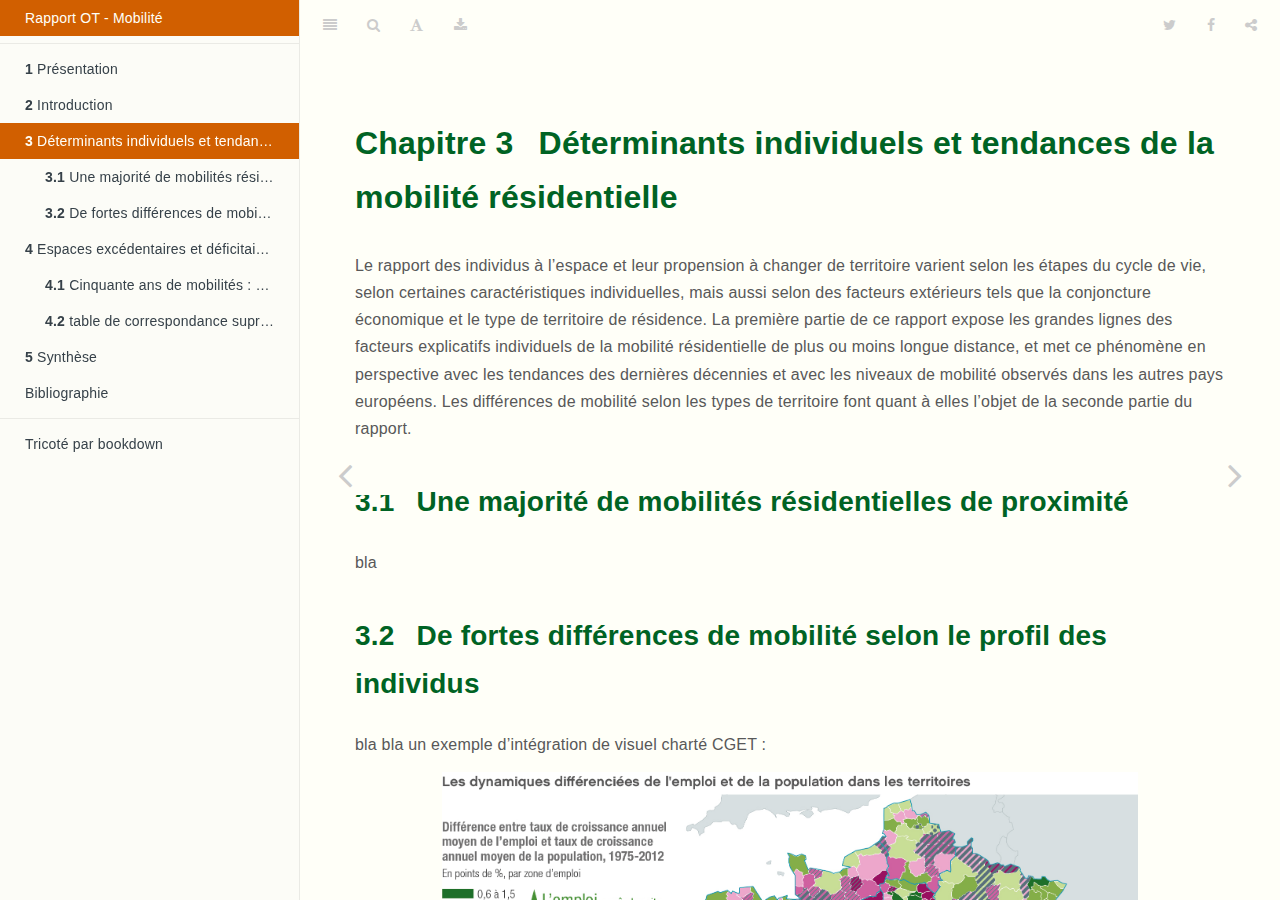
==== commit 6ba26d1f: "ajout echarts pour présentation" ====
--- a/docs/determinants-individuels-et-tendances-de-la-mobilite-residentielle.html
+++ b/docs/determinants-individuels-et-tendances-de-la-mobilite-residentielle.html
@@ -25,7 +25,7 @@
 <meta name="author" content="Par l’Observatoire des Territoires">
 
 
-<meta name="date" content="2018-08-02">
+<meta name="date" content="2018-08-03">
 
   <meta name="viewport" content="width=device-width, initial-scale=1">
   <meta name="apple-mobile-web-app-capable" content="yes">
@@ -47,17 +47,6 @@
 
 
 
-<script src="libs/htmlwidgets-1.2/htmlwidgets.js"></script>
-<script src="libs/d3-4.3.0/d3.min.js"></script>
-<script src="libs/d3-lasso-0.0.5/d3-lasso.min.js"></script>
-<link href="libs/ggiraph-0.3.0/styles.css" rel="stylesheet" />
-<script src="libs/ggiraph-0.3.0/ggiraph_utils.js"></script>
-<script src="libs/ggiraph-0.3.0/ggiraph_over_effect.js"></script>
-<script src="libs/ggiraph-0.3.0/ggiraph_zoom.js"></script>
-<script src="libs/ggiraph-0.3.0/ggiraph_tooltip.js"></script>
-<script src="libs/ggiraph-0.3.0/ggiraph_selector.js"></script>
-<script src="libs/ggiraph-binding-0.4.4/ggiraph.js"></script>
-<script src="libs/svg_1-0.0.1/scripts_svg_1.js"></script>
 
 
 
@@ -87,6 +76,7 @@
 <li class="chapter" data-level="4.1" data-path="espaces-excedentaires-et-deficitaires.html"><a href="espaces-excedentaires-et-deficitaires.html#cinquante-ans-de-mobilites-une-geographie-de-lattractivite-reconfiguree"><i class="fa fa-check"></i><b>4.1</b> Cinquante ans de mobilités : une géographie de l’attractivité reconfigurée</a><ul>
 <li class="chapter" data-level="4.1.1" data-path="espaces-excedentaires-et-deficitaires.html"><a href="espaces-excedentaires-et-deficitaires.html#periurbanisation-et-littoralisation-quand-les-mobilites-residentielles-construisent-le-contraste-nord-est-sud-ouest"><i class="fa fa-check"></i><b>4.1.1</b> Périurbanisation et littoralisation : quand les mobilités résidentielles construisent le contraste Nord-Est / Sud-Ouest</a></li>
 </ul></li>
+<li class="chapter" data-level="4.2" data-path="espaces-excedentaires-et-deficitaires.html"><a href="espaces-excedentaires-et-deficitaires.html#table-de-correspondance-supracomm"><i class="fa fa-check"></i><b>4.2</b> table de correspondance supracomm</a></li>
 </ul></li>
 <li class="chapter" data-level="5" data-path="synthese.html"><a href="synthese.html"><i class="fa fa-check"></i><b>5</b> Synthèse</a></li>
 <li class="chapter" data-level="" data-path="bibliographie.html"><a href="bibliographie.html"><i class="fa fa-check"></i>Bibliographie</a></li>
@@ -126,6 +116,9 @@
 </div>
 <p>ou de gif joué depuis R</p>
 <p><img src="img/TCAMPOPSM_histo_v1.gif" width="700px" /></p>
+<p>ou des iframes</p>
+<iframe src="http://carto.observatoire-des-territoires.gouv.fr/#s=2010-2015;v=map56;i=insee_rp_evol_1968.var_pop;l=fr">
+</iframe>
 <p>Des citations à retrouver dans la biblio <strong>bookdown</strong> package <span class="citation">[@R-bookdown]</span> in this sample book, which was built on top of R Markdown and <strong>knitr</strong> <span class="citation">[@xie2015]</span>.</p>
 
 </div>
